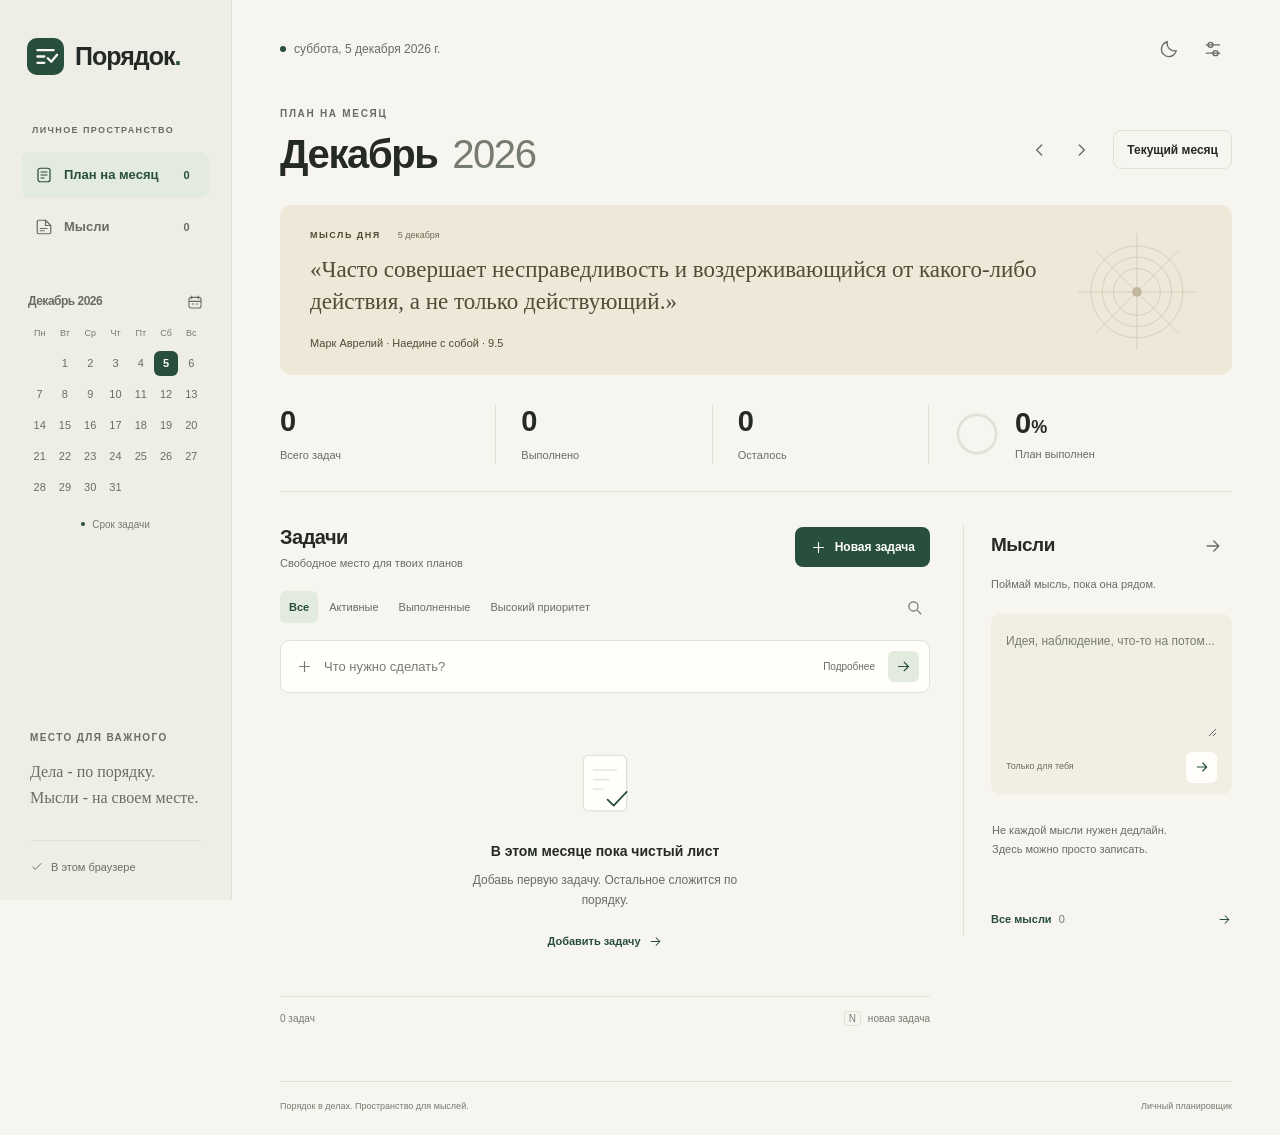
==== index.html @ 7734296b "Build Poryadok personal planner with local persistence and responsive UI" ====
<!doctype html>
<html lang="ru">
<head>
  <meta charset="UTF-8">
  <meta name="viewport" content="width=device-width, initial-scale=1">
  <meta name="theme-color" content="#f6f5f0">
  <meta name="description" content="Порядок - личный план на месяц. Задачи, сроки и мысли в одном спокойном пространстве.">
  <meta name="color-scheme" content="light dark">
  <title>Порядок - личный планировщик</title>
  <link rel="icon" href="./favicon.svg" type="image/svg+xml">
  <script>
    try {
      const saved = JSON.parse(localStorage.getItem('poryadok.planner.v1'));
      const theme = saved?.settings?.theme;
      document.documentElement.dataset.theme = theme === 'dark' || (theme !== 'light' && matchMedia('(prefers-color-scheme: dark)').matches) ? 'dark' : 'light';
    } catch { document.documentElement.dataset.theme = matchMedia('(prefers-color-scheme: dark)').matches ? 'dark' : 'light'; }
  </script>
  <link rel="stylesheet" href="./styles.css">
  <script type="module" src="./script.js"></script>
</head>
<body>
  <a class="skip-link" href="#main">Перейти к содержимому</a>
  <svg class="icon-library" xmlns="http://www.w3.org/2000/svg" aria-hidden="true">
    <symbol id="i-plan" viewBox="0 0 24 24"><rect x="4" y="3" width="16" height="18" rx="3"/><path d="M8 8h8M8 12h8M8 16h4"/></symbol>
    <symbol id="i-note" viewBox="0 0 24 24"><path d="M14 3H5a2 2 0 0 0-2 2v14a2 2 0 0 0 2 2h14a2 2 0 0 0 2-2v-9M14 3v7h7M14 3l7 7M7 14h9M7 17h5"/></symbol>
    <symbol id="i-plus" viewBox="0 0 24 24"><path d="M12 5v14M5 12h14"/></symbol>
    <symbol id="i-left" viewBox="0 0 24 24"><path d="m14 6-6 6 6 6"/></symbol>
    <symbol id="i-right" viewBox="0 0 24 24"><path d="m10 6 6 6-6 6"/></symbol>
    <symbol id="i-arrow" viewBox="0 0 24 24"><path d="M5 12h14m-6-6 6 6-6 6"/></symbol>
    <symbol id="i-check" viewBox="0 0 24 24"><path d="m5 12 4 4L19 6"/></symbol>
    <symbol id="i-close" viewBox="0 0 24 24"><path d="m6 6 12 12M6 18 18 6"/></symbol>
    <symbol id="i-edit" viewBox="0 0 24 24"><path d="m15 5 4 4M4 20l4-1L20 7a2.8 2.8 0 0 0-4-4L4 15l-1 6z"/></symbol>
    <symbol id="i-trash" viewBox="0 0 24 24"><path d="M3 6h18M9 6V3h6v3M5 6l1 15h12l1-15M10 10v7m4-7v7"/></symbol>
    <symbol id="i-search" viewBox="0 0 24 24"><circle cx="10.5" cy="10.5" r="6.5"/><path d="m16 16 5 5"/></symbol>
    <symbol id="i-sun" viewBox="0 0 24 24"><circle cx="12" cy="12" r="4"/><path d="M12 2v2m0 16v2M2 12h2m16 0h2M5 5l1 1m12 12 1 1M5 19l1-1M18 6l1-1"/></symbol>
    <symbol id="i-moon" viewBox="0 0 24 24"><path d="M20.7 14A9 9 0 0 1 10 3.3 9 9 0 1 0 20.7 14z"/></symbol>
    <symbol id="i-settings" viewBox="0 0 24 24"><path d="M4 7h16M4 17h16"/><circle cx="9" cy="7" r="3"/><circle cx="15" cy="17" r="3"/></symbol>
    <symbol id="i-calendar" viewBox="0 0 24 24"><rect x="3" y="5" width="18" height="16" rx="3"/><path d="M7 3v4m10-4v4M3 11h18M8 15h2m4 0h2"/></symbol>
    <symbol id="i-download" viewBox="0 0 24 24"><path d="M12 3v12m-5-5 5 5 5-5M4 17v4h16v-4"/></symbol>
    <symbol id="i-upload" viewBox="0 0 24 24"><path d="M12 15V3m-5 5 5-5 5 5M4 17v4h16v-4"/></symbol>
  </svg>

  <div class="app-shell">
    <aside class="sidebar" aria-label="Личное пространство">
      <a class="brand" href="./" aria-label="Порядок - к текущему месяцу"><img src="./favicon.svg" alt="" width="37" height="37"><span>Порядок<span class="brand-dot">.</span></span></a>
      <p class="sidebar-label">ЛИЧНОЕ ПРОСТРАНСТВО</p>
      <nav class="primary-nav" aria-label="Разделы">
        <button type="button" class="nav-item is-active" data-view="plan" aria-pressed="true"><svg class="icon"><use href="#i-plan"/></svg><span>План на месяц</span><span class="nav-count" id="navTaskCount">0</span></button>
        <button type="button" class="nav-item" data-view="notes" aria-pressed="false"><svg class="icon"><use href="#i-note"/></svg><span>Мысли</span><span class="nav-count" id="navNoteCount">0</span></button>
      </nav>
      <section class="mini-calendar" aria-labelledby="calendarHeading">
        <div class="calendar-heading"><h2 id="calendarHeading">Месяц</h2><svg class="icon"><use href="#i-calendar"/></svg></div>
        <div class="calendar-grid calendar-weekdays" aria-hidden="true"><span>Пн</span><span>Вт</span><span>Ср</span><span>Чт</span><span>Пт</span><span>Сб</span><span>Вс</span></div>
        <div class="calendar-grid" id="calendarDays" aria-label="Календарь выбранного месяца"></div>
        <p class="calendar-caption"><span class="due-dot"></span> Срок задачи</p>
      </section>
      <div class="sidebar-bottom"><span class="small-label">МЕСТО ДЛЯ ВАЖНОГО</span><p>Дела - по порядку.<br>Мысли - на своем месте.</p><button type="button" class="storage-status" id="storageInfo"><svg class="icon"><use href="#i-check"/></svg><span id="storageLabel">В этом браузере</span></button></div>
    </aside>

    <main id="main" tabindex="-1">
      <header class="topbar"><span class="mobile-brand">Порядок.</span><p class="today"><span class="today-dot"></span><time id="todayDate">Сегодня</time></p><div class="top-actions"><button type="button" class="icon-button" id="themeToggle" aria-label="Включить темную тему" title="Сменить тему"><svg class="icon"><use href="#i-moon"/></svg></button><button type="button" class="icon-button" id="openSettings" aria-label="Открыть настройки и резервные копии" title="Настройки"><svg class="icon"><use href="#i-settings"/></svg></button></div></header>
      <div id="storageBanner" class="storage-banner" role="alert" hidden><p id="storageMessage"></p><button type="button" id="downloadRecovery" class="text-button" hidden>Скачать исходные данные</button></div>

      <section id="planView" aria-label="План на месяц">
        <div class="page-heading"><div><p class="eyebrow">ПЛАН НА МЕСЯЦ</p><h1><button type="button" id="chooseMonth" class="month-title" aria-label="Выбрать месяц и год"><span id="monthName">Месяц</span> <span id="monthYear" class="heading-year">Год</span></button></h1></div><div class="month-actions"><div class="month-arrows"><button type="button" class="icon-button" id="previousMonth" aria-label="Предыдущий месяц"><svg class="icon"><use href="#i-left"/></svg></button><button type="button" class="icon-button" id="nextMonth" aria-label="Следующий месяц"><svg class="icon"><use href="#i-right"/></svg></button></div><button type="button" class="quiet-button" id="currentMonth">Текущий месяц</button></div></div>
        <figure class="daily-quote"><div class="quote-text"><figcaption class="quote-eyebrow">МЫСЛЬ ДНЯ <span id="quoteDate"></span></figcaption><blockquote id="quoteText"></blockquote><a id="quoteSource" class="quote-source" target="_blank" rel="noopener noreferrer"></a></div><svg class="quote-art" viewBox="0 0 145 145" aria-hidden="true"><circle cx="73" cy="73" r="57"/><circle cx="73" cy="73" r="43"/><circle cx="73" cy="73" r="29"/><path d="M73 0v145M0 73h145M21 21l104 104M21 125 125 21"/><circle class="quote-art-center" cx="73" cy="73" r="6"/></svg></figure>
        <section class="month-stats" aria-label="Статистика выбранного месяца"><div class="stat"><span class="stat-number" id="statTotal">0</span><span class="stat-label">Всего задач</span></div><div class="stat"><span class="stat-number" id="statDone">0</span><span class="stat-label">Выполнено</span></div><div class="stat"><span class="stat-number" id="statActive">0</span><span class="stat-label">Осталось</span></div><div class="stat stat-progress"><svg class="progress-ring" viewBox="0 0 48 48" aria-hidden="true"><circle class="ring-track" cx="24" cy="24" r="20"/><circle class="ring-fill" id="progressCircle" cx="24" cy="24" r="20"/></svg><div><span class="stat-number" id="statPercent">0<span>%</span></span><span class="stat-label">План выполнен</span></div><div class="sr-only" id="progressAccessible" role="progressbar" aria-label="Выполнение плана" aria-valuemin="0" aria-valuemax="100" aria-valuenow="0"></div></div></section>
        <div class="workspace-grid">
          <section class="task-workspace" aria-labelledby="taskHeading"><div class="section-heading"><div><h2 id="taskHeading">Задачи</h2><span id="taskSummary" class="section-subtitle">Свободное место для твоих планов</span></div><button type="button" class="primary-button" id="addTask"><svg class="icon"><use href="#i-plus"/></svg><span>Новая задача</span></button></div>
            <div class="task-toolbar"><div class="filters" aria-label="Фильтр задач"><button type="button" data-filter="all" aria-pressed="true">Все</button><button type="button" data-filter="active" aria-pressed="false">Активные</button><button type="button" data-filter="done" aria-pressed="false">Выполненные</button><button type="button" data-filter="high" aria-pressed="false">Высокий приоритет</button></div><button type="button" class="icon-button search-toggle" id="toggleTaskSearch" aria-expanded="false" aria-controls="taskSearchBox" aria-label="Поиск задач"><svg class="icon"><use href="#i-search"/></svg></button></div>
            <div class="search-box" id="taskSearchBox" hidden><svg class="icon"><use href="#i-search"/></svg><label class="sr-only" for="taskSearch">Найти задачу по названию или описанию</label><input id="taskSearch" type="search" placeholder="Название или описание" autocomplete="off"><button type="button" class="icon-button" id="clearTaskSearch" aria-label="Сбросить поиск"><svg class="icon"><use href="#i-close"/></svg></button></div>
            <form id="quickTaskForm" class="quick-task"><svg class="icon"><use href="#i-plus"/></svg><label class="sr-only" for="quickTaskTitle">Название новой задачи</label><input id="quickTaskTitle" placeholder="Что нужно сделать?" maxlength="2000" required autocomplete="off"><button type="button" class="quick-details" id="quickTaskDetails" title="Приоритет, срок и описание">Подробнее</button><button type="submit" class="quick-submit" aria-label="Добавить задачу"><svg class="icon"><use href="#i-arrow"/></svg></button></form>
            <ul id="taskList" class="task-list" aria-label="Список задач"></ul>
            <div class="empty-state" id="taskEmpty"><svg class="empty-art" viewBox="0 0 90 90" aria-hidden="true"><rect x="20" y="12" width="50" height="64" rx="6"/><path d="M31 29h28M31 40h19M31 51h12"/><path class="empty-check" d="m48 63 7 7 15-16"/></svg><h3 id="taskEmptyTitle">В этом месяце пока чистый лист</h3><p id="taskEmptyText">Добавь первую задачу. Остальное сложится по порядку.</p><button type="button" class="text-button" id="emptyAddTask">Добавить задачу <svg class="icon"><use href="#i-arrow"/></svg></button></div>
            <div class="list-footer"><span id="visibleTaskCount">0 задач</span><span class="keyboard-hint"><kbd>N</kbd> новая задача</span></div>
          </section>
          <aside class="thoughts-preview" aria-labelledby="thoughtsHeading"><div class="section-heading"><h2 id="thoughtsHeading">Мысли</h2><button type="button" class="icon-button" data-view="notes" aria-label="Открыть все мысли"><svg class="icon"><use href="#i-arrow"/></svg></button></div><p class="thoughts-intro">Поймай мысль, пока она рядом.</p><form id="quickNoteForm" class="note-composer"><label class="sr-only" for="quickNoteText">Новая мысль</label><textarea id="quickNoteText" rows="4" maxlength="100000" placeholder="Идея, наблюдение, что-то на потом..." required></textarea><div class="composer-footer"><span>Только для тебя</span><button type="submit" class="note-save" aria-label="Сохранить мысль"><svg class="icon"><use href="#i-arrow"/></svg></button></div></form><div id="notesPreview" class="notes-preview-list"></div><p id="notesPreviewEmpty" class="notes-empty-hint">Не каждой мысли нужен дедлайн.<br>Здесь можно просто записать.</p><button type="button" class="all-thoughts text-button" data-view="notes">Все мысли <span id="previewNoteCount">0</span><svg class="icon"><use href="#i-arrow"/></svg></button></aside>
        </div>
      </section>

      <section id="notesView" aria-labelledby="notesTitle" hidden><div class="page-heading"><div><p class="eyebrow">ЛИЧНЫЙ БЛОКНОТ</p><h1 id="notesTitle">Мысли<span class="heading-dot">.</span></h1><p class="page-subtitle">Идеи и наблюдения, которым нужно место.</p></div><button type="button" class="quiet-button" data-view="plan"><svg class="icon"><use href="#i-left"/></svg>К плану</button></div><div class="notes-layout"><section class="full-note-composer" aria-label="Записать мысль"><span class="small-label">НОВАЯ ЗАПИСЬ</span><form id="newNoteForm"><label class="sr-only" for="newNoteText">Текст новой мысли</label><textarea id="newNoteText" rows="7" maxlength="100000" placeholder="С чего начнем?" required></textarea><div class="composer-footer"><span>Ctrl / Cmd + Enter - сохранить</span><button type="submit" class="primary-button">Сохранить мысль <svg class="icon"><use href="#i-arrow"/></svg></button></div></form></section><div class="notes-list-heading"><h2>Все записи <span id="notesTotal">0</span></h2><div class="search-box"><svg class="icon"><use href="#i-search"/></svg><label class="sr-only" for="noteSearch">Поиск по мыслям</label><input id="noteSearch" type="search" placeholder="Найти мысль" autocomplete="off"></div></div><div id="notesList" class="notes-list"></div><div class="empty-state" id="notesEmpty"><svg class="icon"><use href="#i-note"/></svg><h3 id="notesEmptyTitle">Здесь начинается твой блокнот</h3><p id="notesEmptyText">Сохрани первую мысль в поле выше.</p></div></div></section>
      <footer class="app-footer"><span>Порядок в делах. Пространство для мыслей.</span><span>Личный планировщик</span></footer>
    </main>
  </div>

  <dialog id="taskDialog" class="modal" aria-labelledby="taskDialogTitle"><form id="taskForm"><div class="modal-heading"><div><p class="eyebrow">ПЛАН НА МЕСЯЦ</p><h2 id="taskDialogTitle">Новая задача</h2></div><button type="button" class="icon-button" data-close-dialog aria-label="Закрыть форму задачи"><svg class="icon"><use href="#i-close"/></svg></button></div><input id="taskId" type="hidden"><label for="taskTitle">Название <span class="required-mark">*</span></label><textarea id="taskTitle" rows="2" maxlength="2000" placeholder="Одно понятное действие" required autofocus></textarea><label for="taskDescription">Описание <span class="optional-label">необязательно</span></label><textarea id="taskDescription" rows="3" maxlength="100000" placeholder="Детали, ссылки, что важно учесть"></textarea><div class="form-grid"><div><label for="taskPriority">Приоритет</label><select id="taskPriority"><option value="normal">Обычный</option><option value="medium">Средний</option><option value="high">Высокий</option></select></div><div><label for="taskMonth">Месяц плана</label><input id="taskMonth" type="month" min="0001-01" max="9999-12" required></div></div><label for="taskDeadline">Дедлайн <span class="optional-label">необязательно</span></label><input id="taskDeadline" type="date" min="0001-01-01" max="9999-12-31"><p class="field-hint">Месяц плана и срок могут отличаться.</p><p id="taskFormError" class="form-error" role="alert" hidden></p><div class="modal-footer"><button type="button" class="quiet-button" data-close-dialog>Отмена</button><button type="submit" class="primary-button" id="saveTask">Добавить задачу</button></div></form></dialog>
  <dialog id="noteDialog" class="modal" aria-labelledby="noteDialogTitle"><form id="noteForm"><div class="modal-heading"><div><p class="eyebrow">ЛИЧНЫЙ БЛОКНОТ</p><h2 id="noteDialogTitle">Редактировать мысль</h2></div><button type="button" class="icon-button" data-close-dialog aria-label="Закрыть форму мысли"><svg class="icon"><use href="#i-close"/></svg></button></div><input id="noteId" type="hidden"><label for="noteText">Текст</label><textarea id="noteText" rows="9" maxlength="100000" required autofocus></textarea><p id="noteFormError" class="form-error" role="alert" hidden></p><div class="modal-footer"><button type="button" class="quiet-button" data-close-dialog>Отмена</button><button type="submit" class="primary-button">Сохранить</button></div></form></dialog>
  <dialog id="confirmDialog" class="modal compact-modal" aria-labelledby="confirmTitle" aria-describedby="confirmText"><div class="modal-heading"><h2 id="confirmTitle">Удалить запись?</h2><button type="button" class="icon-button" data-close-dialog aria-label="Закрыть подтверждение"><svg class="icon"><use href="#i-close"/></svg></button></div><p id="confirmText"></p><div class="modal-footer"><button type="button" class="quiet-button" data-close-dialog autofocus>Отмена</button><button type="button" class="danger-button" id="confirmAction">Удалить</button></div></dialog>
  <dialog id="monthDialog" class="modal compact-modal" aria-labelledby="monthDialogTitle"><form id="monthForm"><div class="modal-heading"><h2 id="monthDialogTitle">Выбрать месяц</h2><button type="button" class="icon-button" data-close-dialog aria-label="Закрыть выбор месяца"><svg class="icon"><use href="#i-close"/></svg></button></div><label for="monthInput">Месяц и год</label><input type="month" id="monthInput" min="0001-01" max="9999-12" required autofocus><div class="modal-footer"><button type="button" class="quiet-button" data-close-dialog>Отмена</button><button type="submit" class="primary-button">Перейти</button></div></form></dialog>
  <dialog id="settingsDialog" class="modal" aria-labelledby="settingsTitle"><div class="modal-heading"><div><p class="eyebrow">ТВОЕ ПРОСТРАНСТВО</p><h2 id="settingsTitle">Настройки</h2></div><button type="button" class="icon-button" data-close-dialog aria-label="Закрыть настройки"><svg class="icon"><use href="#i-close"/></svg></button></div><fieldset class="theme-options"><legend>Оформление</legend><label><input type="radio" name="theme" value="light"> Светлое</label><label><input type="radio" name="theme" value="dark"> Темное</label><label><input type="radio" name="theme" value="system"> Как в системе</label></fieldset><section class="backup-settings" aria-labelledby="backupTitle"><h3 id="backupTitle">Резервная копия</h3><p>Задачи и мысли хранятся в этом браузере. Скачай копию перед очисткой данных или для переноса на другой компьютер.</p><button type="button" class="quiet-button" id="exportData"><svg class="icon"><use href="#i-download"/></svg>Скачать копию</button><label class="quiet-button import-label" for="importData"><svg class="icon"><use href="#i-upload"/></svg>Восстановить из файла</label><input id="importData" type="file" accept="application/json,.json"><button type="button" class="text-button" id="exportPrevious" hidden>Скачать сохранение до восстановления</button><p class="field-hint">Восстановление заменит текущий план после подтверждения.</p><p id="importError" class="form-error" role="alert" hidden></p></section><div class="settings-about"><span class="small-label">ПОРЯДОК · ВЕРСИЯ 1.0</span><p>Без аккаунта. Без облака. Только твои дела.</p></div></dialog>
  <div id="toast" class="toast" role="status" aria-live="polite" hidden></div>
  <noscript><div class="noscript-message">Для работы планировщика включи JavaScript в браузере.</div></noscript>
</body>
</html>
---- styles.css ----
:root { color-scheme: light; --bg:#f6f5f0; --surface:#fffefa; --sidebar:#eeeee7; --text:#252a27; --muted:#686e65; --faint:#767c72; --line:#e0e2d8; --accent:#284e3d; --accent-hover:#1b3c2c; --accent-soft:#e3eade; --on-accent:#fffefa; --quote:#eee8d9; --quote-ink:#544a35; --quote-line:#b1a58b; --note:#f1eee3; --danger:#9a4435; --danger-soft:#f8ede7; --input:#fafaf6; --shadow:0 16px 70px #252a271a; --radius:12px; font-family: -apple-system,BlinkMacSystemFont,"Segoe UI",Roboto,"Helvetica Neue",Arial,sans-serif; font-synthesis:none; }
:root[data-theme="dark"] { color-scheme:dark; --bg:#191d1a; --surface:#202621; --sidebar:#151a16; --text:#e9ece4; --muted:#afb7a9; --faint:#a1aa9a; --line:#343d32; --accent:#b7d0ac; --accent-hover:#c6ddb9; --accent-soft:#303e2e; --on-accent:#172319; --quote:#2c2b21; --quote-ink:#e1d5b8; --quote-line:#948366; --note:#282c23; --danger:#f1a695; --danger-soft:#3c2821; --input:#242a24; --shadow:0 16px 70px #0005; }
* { box-sizing:border-box; }
body { margin:0; background:var(--bg); color:var(--text); font-size:15px; line-height:1.5; }
button,input,textarea,select { font:inherit; color:inherit; }
button,a,input,textarea,select { -webkit-tap-highlight-color:transparent; }
button { cursor:pointer; }
button:disabled { cursor:default; opacity:.5; }
a { color:inherit; }
button { border:0; }
button,input,textarea,select,a { touch-action:manipulation; }
button:focus-visible,a:focus-visible,input:focus-visible,textarea:focus-visible,select:focus-visible { outline:2px solid var(--accent); outline-offset:4px; }
textarea { resize:vertical; }
input,textarea,select { min-width:0; }
[hidden] { display:none !important; }
h1,h2,h3,p,figure { margin:0; }
.icon { width:20px; height:20px; fill:none; stroke:currentColor; stroke-width:1.65; stroke-linecap:round; stroke-linejoin:round; flex-shrink:0; }
.icon-library { position:absolute; width:0; height:0; overflow:hidden; }
.sr-only { position:absolute; width:1px; height:1px; padding:0; margin:-1px; overflow:hidden; clip:rect(0,0,0,0); white-space:nowrap; border:0; }
.skip-link { position:fixed; left:20px; top:-80px; z-index:100; padding:12px 20px; background:var(--accent); color:var(--on-accent); border-radius:8px; }
.skip-link:focus { top:12px; }
.app-shell { display:grid; grid-template-columns:232px minmax(0,1fr); min-height:100vh; }
.sidebar { background:var(--sidebar); border-right:1px solid var(--line); padding:38px 22px 25px; display:flex; flex-direction:column; position:sticky; top:0; height:100vh; min-height:660px; }
.brand { display:flex; gap:11px; align-items:center; text-decoration:none; font-size:25px; font-weight:650; letter-spacing:-1px; margin:0 5px 48px; }
.brand-dot { color:var(--accent); }
.sidebar-label,.small-label { font-size:10px; letter-spacing:1.4px; font-weight:650; color:var(--muted); }
.sidebar-label { font-size:9px; margin:0 10px 15px; }
.primary-nav { display:flex; flex-direction:column; gap:6px; }
.nav-item { width:100%; display:flex; align-items:center; gap:11px; min-height:46px; padding:11px 13px; border-radius:8px; background:transparent; color:var(--muted); text-align:left; font-size:13px; font-weight:550; }
.nav-item:hover { background:var(--accent-soft); }
.nav-item.is-active { background:var(--accent-soft); color:var(--accent); }
.nav-item .icon { width:18px; height:18px; }
.nav-count { margin-left:auto; font-size:11px; min-width:19px; text-align:center; }
.mini-calendar { margin:44px 6px 0; }
.calendar-heading { display:flex; justify-content:space-between; align-items:center; margin-bottom:17px; color:var(--muted); }
.calendar-heading h2 { font-size:12px; font-weight:600; }
.calendar-heading .icon { width:16px; height:16px; }
.calendar-grid { display:grid; grid-template-columns:repeat(7,minmax(0,1fr)); gap:6px 2px; text-align:center; font-size:11px; }
.calendar-weekdays { color:var(--faint); margin-bottom:10px; font-size:9px; }
.calendar-day { height:25px; position:relative; display:grid; place-items:center; color:var(--muted); border-radius:6px; }
.calendar-day.is-today { color:var(--on-accent); background:var(--accent); font-weight:650; }
.calendar-day.has-due::after { content:""; position:absolute; bottom:1px; width:3px; height:3px; border-radius:50%; background:var(--accent); }
.calendar-day.is-today::after { background:var(--on-accent); }
.calendar-caption { margin-top:17px; display:flex; align-items:center; justify-content:center; gap:7px; color:var(--faint); font-size:10px; }
.due-dot { width:4px; height:4px; border-radius:50%; background:var(--accent); }
.sidebar-bottom { margin-top:auto; padding:34px 8px 0; }
.sidebar-bottom>p { font-family:Georgia,"Times New Roman",serif; font-size:16px; line-height:1.6; margin:12px 0 29px; color:var(--muted); }
.storage-status { border-top:1px solid var(--line); width:100%; display:flex; align-items:center; gap:7px; padding:18px 0 0; background:none; color:var(--muted); font-size:11px; text-align:left; }
.storage-status .icon { width:14px; height:14px; }
main { width:100%; max-width:1470px; margin:0 auto; padding:29px 48px 22px; }
.topbar { display:flex; align-items:center; justify-content:space-between; min-height:40px; margin-bottom:37px; }
.today { display:flex; align-items:center; gap:8px; color:var(--muted); font-size:12px; }
.today-dot { width:6px; height:6px; background:var(--accent); border-radius:50%; }
.top-actions { display:flex; gap:6px; }
.mobile-brand { display:none; }
.icon-button { width:38px; height:38px; display:inline-flex; align-items:center; justify-content:center; border-radius:8px; background:transparent; color:var(--muted); }
.icon-button:hover { background:var(--accent-soft); color:var(--accent); }
.eyebrow { color:var(--muted); font-size:10px; font-weight:650; letter-spacing:1.7px; margin-bottom:9px; }
.page-heading { display:flex; align-items:center; justify-content:space-between; gap:16px; margin-bottom:27px; }
h1 { font-size:40px; font-weight:550; letter-spacing:-1.4px; line-height:1.2; }
.month-title { padding:0; margin:0; color:var(--text); background:transparent; text-align:left; font:inherit; letter-spacing:inherit; border-radius:4px; }
.heading-year { color:var(--faint); font-weight:350; margin-left:5px; }
.heading-dot { color:var(--accent); }
.month-actions { display:flex; align-items:center; gap:13px; padding-top:15px; }
.month-arrows { display:flex; gap:3px; }
.quiet-button { display:inline-flex; align-items:center; justify-content:center; min-height:39px; gap:8px; background:transparent; border:1px solid var(--line); border-radius:8px; padding:8px 13px; font-size:12px; font-weight:550; }
.quiet-button:hover { background:var(--accent-soft); border-color:var(--accent); }
.daily-quote { background:var(--quote); color:var(--quote-ink); display:flex; align-items:center; position:relative; overflow:hidden; border-radius:var(--radius); padding:24px 30px 22px; min-height:155px; gap:20px; }
.quote-text { flex:1; min-width:0; z-index:1; }
.quote-eyebrow { font-size:9px; letter-spacing:1.5px; font-weight:650; margin-bottom:11px; }
.quote-eyebrow span { display:inline; letter-spacing:0; font-weight:450; opacity:.8; margin-left:13px; }
blockquote { margin:0 0 13px; font-family:Georgia,"Times New Roman",serif; font-size:23px; line-height:1.4; max-width:790px; }
.quote-source { font-size:11px; text-decoration:none; text-underline-offset:3px; }
.quote-source:hover { text-decoration:underline; }
.quote-art { width:117px; height:117px; fill:none; stroke:var(--quote-line); stroke-width:.65; opacity:.7; flex-shrink:0; margin:0 7px; }
.quote-art-center { fill:var(--quote-line); stroke:none; }
.month-stats { display:grid; grid-template-columns:1fr 1fr 1fr 1.4fr; border-bottom:1px solid var(--line); padding:29px 0 27px; margin-bottom:32px; }
.stat { padding-left:25px; border-right:1px solid var(--line); display:flex; flex-direction:column; gap:3px; }
.stat:first-child { padding-left:0; }
.stat:last-child { border-right:0; }
.stat-number { font-size:29px; line-height:1.2; font-weight:550; font-variant-numeric:tabular-nums; letter-spacing:-1px; }
.stat-label { font-size:11px; color:var(--muted); display:block; margin-top:5px; }
.stat-progress { flex-direction:row; align-items:center; gap:15px; }
.stat-progress .stat-number>span { font-size:18px; margin-left:1px; }
.progress-ring { width:46px; height:46px; fill:none; stroke-width:3; flex-shrink:0; transform:rotate(-90deg); }
.ring-track { stroke:var(--line); }
.ring-fill { stroke:var(--accent); stroke-dasharray:125.664; stroke-dashoffset:125.664; stroke-linecap:round; transition:stroke-dashoffset .2s ease; }
.workspace-grid { display:grid; grid-template-columns:minmax(0,1fr) 269px; gap:33px; align-items:start; }
.section-heading { display:flex; align-items:center; justify-content:space-between; gap:12px; min-height:44px; margin-bottom:20px; }
h2 { font-size:20px; font-weight:600; letter-spacing:-.5px; line-height:1.3; }
.section-subtitle { display:block; font-size:11px; color:var(--muted); margin-top:5px; }
.primary-button { min-height:40px; display:inline-flex; align-items:center; justify-content:center; gap:8px; background:var(--accent); color:var(--on-accent); padding:10px 15px; border-radius:8px; font-size:12px; font-weight:600; white-space:nowrap; }
.primary-button:hover { background:var(--accent-hover); }
.primary-button .icon { width:17px; height:17px; }
.task-toolbar { display:flex; justify-content:space-between; align-items:center; gap:8px; margin-bottom:17px; }
.filters { display:flex; flex-wrap:wrap; gap:2px; min-width:0; }
.filters button { background:transparent; color:var(--muted); padding:7px 9px; min-height:32px; font-size:11px; border-radius:6px; white-space:nowrap; }
.filters button:hover { background:var(--accent-soft); }
.filters button[aria-pressed="true"] { background:var(--accent-soft); color:var(--accent); font-weight:650; }
.search-toggle { width:32px; height:32px; flex-shrink:0; }
.search-toggle .icon { width:17px; height:17px; }
.search-box { display:flex; align-items:center; gap:9px; border:1px solid var(--line); border-radius:8px; background:var(--surface); padding:2px 11px; }
.search-box .icon { width:17px; height:17px; color:var(--muted); }
.search-box input { width:100%; border:0; background:none; padding:9px 0; font-size:13px; }
.search-box input:focus-visible { outline-offset:1px; }
#taskSearchBox { margin-bottom:12px; }
.quick-task { display:flex; align-items:center; gap:11px; padding:9px 10px 9px 15px; background:var(--surface); border:1px solid var(--line); border-radius:9px; margin-bottom:8px; }
.quick-task:focus-within { border-color:var(--accent); }
.quick-task>.icon { width:17px; height:17px; color:var(--faint); }
.quick-task input { flex:1; border:0; background:none; outline:none; font-size:13px; padding:6px 0; width:100%; }
input::placeholder,textarea::placeholder { color:var(--faint); opacity:1; }
.quick-details { font-size:10px; color:var(--muted); background:transparent; padding:9px 2px; }
.quick-details:hover { color:var(--accent); text-decoration:underline; }
.quick-submit { background:var(--accent-soft); color:var(--accent); width:31px; height:31px; border-radius:6px; display:grid; place-items:center; flex-shrink:0; }
.quick-submit:hover { background:var(--accent); color:var(--on-accent); }
.quick-submit .icon { width:17px; height:17px; }
.task-list { padding:0; margin:0; list-style:none; }
.task-row { display:flex; align-items:flex-start; gap:13px; padding:18px 2px; border-bottom:1px solid var(--line); animation:arrive .16s ease-out; }
.task-check { flex-shrink:0; width:21px; height:21px; padding:0; margin-top:3px; border:1.5px solid var(--faint); border-radius:6px; background:transparent; color:transparent; display:grid; place-items:center; position:relative; }
.task-check::after { content:""; position:absolute; inset:-10px; }
.task-check .icon { width:15px; height:15px; }
.task-check:hover { border-color:var(--accent); background:var(--accent-soft); }
.is-done .task-check { background:var(--accent); color:var(--on-accent); border-color:var(--accent); }
.task-content { background:none; text-align:left; padding:0; flex:1; min-width:0; display:block; border-radius:4px; }
.task-title { display:block; font-size:14px; font-weight:550; line-height:1.55; overflow-wrap:anywhere; white-space:pre-wrap; }
.task-description { display:-webkit-box; -webkit-line-clamp:2; -webkit-box-orient:vertical; overflow:hidden; font-size:12px; color:var(--muted); white-space:pre-wrap; overflow-wrap:anywhere; line-height:1.55; margin-top:5px; }
.task-meta { display:flex; align-items:center; gap:10px; flex-wrap:wrap; font-size:10px; margin-top:8px; color:var(--muted); }
.priority-label { display:flex; align-items:center; gap:5px; }
.priority-mark { width:5px; height:5px; background:var(--faint); border-radius:50%; }
.priority-high { color:var(--quote-ink); }
.priority-high .priority-mark { background:#a16f25; }
:root[data-theme="dark"] .priority-high .priority-mark { background:#e7bc72; }
.priority-medium .priority-mark { background:var(--accent); }
.task-meta .icon { width:12px; height:12px; }
.deadline-label { display:flex; align-items:center; gap:5px; }
.deadline-overdue { color:var(--danger); }
.is-overdue .task-check { border-color:var(--danger); }
.is-done .task-title { color:var(--muted); text-decoration:line-through; text-decoration-color:var(--faint); }
.is-done .task-description { color:var(--muted); }
.task-actions { display:flex; gap:1px; margin-top:-4px; flex-shrink:0; }
.task-actions .icon-button { width:30px; height:34px; }
.task-actions .icon { width:15px; height:15px; }
.delete-button:hover { color:var(--danger); background:var(--danger-soft); }
.empty-state { text-align:center; padding:44px 20px 38px; }
.empty-art { width:78px; height:78px; fill:var(--surface); stroke:var(--line); stroke-width:1.5; margin-bottom:11px; }
.empty-check { stroke:var(--accent); fill:none; stroke-width:2; stroke-linecap:round; stroke-linejoin:round; }
.empty-state h3 { font-size:14px; font-weight:550; margin-bottom:8px; }
.empty-state p { font-size:12px; color:var(--muted); max-width:290px; margin:0 auto; line-height:1.7; }
.text-button { display:inline-flex; align-items:center; gap:7px; background:none; color:var(--accent); padding:8px 0; font-size:11px; font-weight:600; text-decoration:none; }
.text-button:hover { text-decoration:underline; text-underline-offset:3px; }
.text-button .icon { width:15px; height:15px; }
.empty-state .text-button { margin-top:15px; }
.list-footer { display:flex; align-items:center; justify-content:space-between; border-top:1px solid var(--line); padding-top:14px; color:var(--faint); font-size:10px; gap:10px; }
kbd { font:inherit; border:1px solid var(--line); border-radius:3px; padding:1px 4px; margin-right:4px; }
.thoughts-preview { border-left:1px solid var(--line); padding-left:27px; min-width:0; }
.thoughts-preview .section-heading { margin-bottom:8px; }
.thoughts-preview h2 { font-size:19px; }
.thoughts-intro { font-size:11px; color:var(--muted); margin-bottom:22px; }
.note-composer { background:var(--note); border-radius:9px; padding:17px 15px 11px; }
.note-composer textarea { background:none; width:100%; border:0; line-height:1.7; font-size:12px; min-height:106px; padding:0; resize:vertical; }
.composer-footer { display:flex; align-items:center; justify-content:space-between; gap:8px; margin-top:8px; }
.composer-footer>span { font-size:9px; color:var(--muted); }
.note-save { background:var(--surface); color:var(--accent); width:31px; height:31px; display:grid; place-items:center; border-radius:6px; }
.note-save:hover { background:var(--accent); color:var(--on-accent); }
.note-save .icon { width:16px; height:16px; }
.notes-empty-hint { color:var(--muted); font-size:11px; line-height:1.8; padding:27px 1px; }
.preview-note { border-bottom:1px solid var(--line); padding:18px 0 15px; }
.preview-note button { display:block; padding:0; width:100%; text-align:left; background:none; color:var(--text); font-size:12px; line-height:1.7; overflow-wrap:anywhere; white-space:pre-wrap; }
.preview-note time { display:block; font-size:9px; color:var(--muted); margin-bottom:6px; }
.all-thoughts { display:flex; width:100%; margin-top:16px; justify-content:flex-start; }
.all-thoughts>span { font-weight:450; color:var(--faint); }
.all-thoughts .icon { margin-left:auto; }
.app-footer { border-top:1px solid var(--line); padding-top:18px; margin-top:55px; display:flex; align-items:center; justify-content:space-between; gap:10px; font-size:9px; color:var(--faint); }
.page-subtitle { font-size:13px; margin-top:12px; color:var(--muted); }
.notes-layout { max-width:930px; }
.full-note-composer { background:var(--note); padding:24px; border-radius:var(--radius); margin-top:32px; margin-bottom:35px; }
.full-note-composer textarea { width:100%; border:0; padding:15px 0; margin:9px 0; background:transparent; font-size:16px; line-height:1.8; min-height:130px; }
.full-note-composer .composer-footer>span { font-size:10px; }
.notes-list-heading { display:flex; align-items:center; justify-content:space-between; gap:20px; border-bottom:1px solid var(--line); padding-bottom:20px; }
.notes-list-heading h2 { font-size:17px; }
.notes-list-heading h2 span { color:var(--faint); font-size:12px; margin-left:7px; font-weight:450; }
.notes-list-heading .search-box { width:240px; }
.note-entry { padding:25px 0; border-bottom:1px solid var(--line); }
.note-entry-header { display:flex; align-items:center; justify-content:space-between; gap:10px; margin-bottom:12px; }
.note-dates { font-size:10px; color:var(--muted); }
.note-body { font-size:15px; line-height:1.85; white-space:pre-wrap; overflow-wrap:anywhere; }
.note-entry-footer { display:flex; align-items:center; gap:15px; margin-top:15px; }
.note-entry-footer .text-button { font-size:10px; }
.note-entry-footer .quiet-button { padding:5px 10px; font-size:10px; min-height:32px; }
.note-entry .task-actions { margin-top:0; }
#notesEmpty>.icon { width:34px; height:34px; color:var(--faint); margin-bottom:15px; }
.modal { border:1px solid var(--line); border-radius:16px; background:var(--surface); color:var(--text); padding:29px; width:min(540px,calc(100% - 30px)); max-height:calc(100dvh - 32px); overflow:auto; box-shadow:var(--shadow); }
.modal[open] { animation:modal-arrive .16s ease-out; }
.modal::backdrop { background:#111d1690; backdrop-filter:blur(2px); }
.modal-heading { display:flex; align-items:flex-start; justify-content:space-between; gap:10px; margin-bottom:25px; }
.modal-heading h2 { font-size:23px; }
.modal-heading .icon-button { margin:-7px -7px 0 0; flex-shrink:0; }
.modal label,.modal legend { display:block; font-size:12px; font-weight:600; margin:18px 0 8px; }
.modal input:not([type="radio"]):not([type="hidden"]):not([type="file"]),.modal textarea,.modal select { width:100%; border:1px solid var(--line); border-radius:8px; padding:11px 12px; background:var(--input); font-size:14px; line-height:1.6; min-height:44px; }
.modal textarea { display:block; }
.modal input:focus-visible,.modal textarea:focus-visible,.modal select:focus-visible { outline-offset:2px; }
.required-mark { color:var(--accent); }
.optional-label { margin-left:5px; font-size:10px; font-weight:450; color:var(--muted); }
.form-grid { display:grid; grid-template-columns:1fr 1fr; gap:15px; }
.field-hint { color:var(--muted); font-size:10px; line-height:1.7; margin-top:8px; }
.modal-footer { display:flex; justify-content:flex-end; gap:10px; margin-top:26px; padding-top:19px; border-top:1px solid var(--line); }
.modal-footer button { min-height:42px; }
.compact-modal { width:min(420px,calc(100% - 30px)); }
.compact-modal .modal-heading h2 { font-size:20px; }
#confirmText { font-size:13px; color:var(--muted); line-height:1.8; overflow-wrap:anywhere; }
.danger-button { padding:10px 17px; background:var(--danger); color:#fff; font-size:12px; font-weight:600; border-radius:8px; }
:root[data-theme="dark"] .danger-button { color:#2c1c17; }
.danger-button:hover { filter:brightness(.94); }
.theme-options { margin:0; padding:0; border:0; display:flex; flex-wrap:wrap; gap:10px; }
.theme-options legend { width:100%; margin:0 0 11px; }
.theme-options label { margin:0; display:flex; align-items:center; gap:5px; border:1px solid var(--line); border-radius:8px; padding:10px; cursor:pointer; font-size:11px; }
.theme-options input { accent-color:var(--accent); width:15px; height:15px; margin:0 3px 0 0; }
.backup-settings { margin-top:30px; padding-top:24px; border-top:1px solid var(--line); }
.backup-settings h3 { font-size:15px; font-weight:600; }
.backup-settings>p:not(.field-hint):not(.form-error) { font-size:12px; color:var(--muted); line-height:1.8; margin:10px 0 17px; }
.backup-settings .quiet-button { margin:0 5px 8px 0; }
.modal .import-label { display:inline-flex; font-size:12px; }
#importData { width:100%; font-size:11px; }
.settings-about { margin-top:24px; border-top:1px solid var(--line); padding-top:20px; }
.settings-about p { font-size:11px; margin-top:8px; color:var(--muted); }
.form-error { font-size:12px; line-height:1.6; color:var(--danger); background:var(--danger-soft); padding:10px 12px; border-radius:6px; margin-top:15px; }
.storage-banner { background:var(--danger-soft); color:var(--danger); border:1px solid var(--line); border-radius:8px; padding:13px 16px; font-size:12px; line-height:1.7; margin-bottom:25px; }
.toast { position:fixed; z-index:20; bottom:23px; left:50%; transform:translateX(-50%); border-radius:9px; max-width:calc(100vw - 30px); background:var(--accent); color:var(--on-accent); padding:12px 20px; font-size:13px; box-shadow:0 4px 24px #0002; text-align:center; pointer-events:none; }
.noscript-message { position:fixed; inset:0; background:var(--bg); display:grid; place-items:center; padding:30px; }
@keyframes arrive { from { opacity:.5; transform:translateY(3px); } to { opacity:1; transform:translateY(0); } }
@keyframes modal-arrive { from { opacity:0; transform:translateY(8px); } to { opacity:1; transform:translateY(0); } }
@media (min-width:1650px) { main { padding-left:65px; padding-right:65px; } .workspace-grid { grid-template-columns:minmax(0,1fr) 300px; gap:42px; } }
@media (max-width:1279px) { .app-shell { grid-template-columns:207px minmax(0,1fr); } .sidebar { padding:32px 16px 20px; } main { padding:25px 32px 20px; } .workspace-grid { grid-template-columns:minmax(0,1fr); gap:34px; } .thoughts-preview { border-left:0; padding-left:0; border-top:1px solid var(--line); padding-top:22px; display:grid; grid-template-columns:1fr 1.2fr; gap:0 27px; } .thoughts-preview .section-heading,.thoughts-intro { grid-column:1 / -1; } .thoughts-preview .notes-empty-hint { padding:15px 0; } .notes-preview-list { grid-column:2; grid-row:3; } .thoughts-preview .all-thoughts { grid-column:1 / -1; } .note-composer { grid-column:1; grid-row:3; } .thoughts-preview .section-heading { margin-bottom:2px; } .thoughts-intro { margin-bottom:15px; } .preview-note:first-child { padding-top:0; } }
@media (max-width:1023px) { .app-shell { grid-template-columns:185px minmax(0,1fr); } .sidebar { padding-left:12px; padding-right:12px; } .brand { font-size:22px; gap:8px; } .brand img { width:31px; height:31px; } .nav-item { font-size:12px; padding:11px 9px; gap:8px; } main { padding:22px 27px 20px; } h1 { font-size:35px; } .quote-art { width:82px; height:82px; margin-right:0; } blockquote { font-size:21px; } .daily-quote { padding:22px; } .month-actions { flex-direction:column; gap:2px; padding-top:4px; } .quiet-button { font-size:11px; } .month-stats { grid-template-columns:1fr 1fr 1fr 1.25fr; } .stat { padding-left:15px; } .stat-progress { gap:10px; } .progress-ring { width:37px; height:37px; } .stat-number { font-size:25px; } .stat-label { font-size:10px; } .primary-button { padding:10px 12px; } }
@media (max-width:767px) { .app-shell { display:block; } .sidebar { position:fixed; top:auto; bottom:0; left:0; right:0; height:auto; min-height:0; padding:8px max(15px,env(safe-area-inset-right)) calc(8px + env(safe-area-inset-bottom)); z-index:10; border-right:0; border-top:1px solid var(--line); background:var(--surface); display:block; } .sidebar>*:not(.primary-nav) { display:none; } .primary-nav { flex-direction:row; gap:8px; max-width:500px; margin:0 auto; } .nav-item { width:50%; justify-content:center; gap:8px; min-height:45px; font-size:13px; padding:10px; } .nav-item .nav-count { margin-left:4px; } .nav-item .icon { width:19px; height:19px; } main { padding:20px 22px 96px; } .topbar { margin-bottom:29px; } .mobile-brand { display:block; font-size:22px; letter-spacing:-.8px; font-weight:650; } .today { font-size:11px; } .today-dot { display:none; } .top-actions { gap:1px; } .icon-button { min-width:40px; min-height:40px; } .page-heading { margin-bottom:21px; gap:10px; } h1 { font-size:35px; } .eyebrow { font-size:9px; letter-spacing:1.5px; } .month-actions { flex-direction:row; gap:9px; padding-top:14px; } .month-arrows { gap:0; } .month-actions .quiet-button { min-height:40px; } .daily-quote { padding:23px 25px; min-height:153px; } .quote-art { width:95px; height:95px; } .month-stats { padding:26px 0; margin-bottom:25px; } .section-subtitle { font-size:11px; } .filters button { min-height:40px; font-size:12px; padding:7px 10px; } .task-toolbar { align-items:flex-start; } .task-toolbar .icon-button { min-height:40px; } .quick-task { padding:8px 9px 8px 12px; min-height:54px; } .quick-task input { font-size:15px; } .quick-submit { width:38px; height:38px; } .quick-details { font-size:11px; padding:12px 2px; } .task-row { padding:20px 0; gap:13px; } .task-title { font-size:15px; } .task-check { width:22px; height:22px; margin-top:3px; } .task-meta { font-size:11px; gap:9px; } .task-description { font-size:13px; } .task-actions .icon-button { min-width:37px; min-height:40px; } .task-actions .icon { width:17px; height:17px; } .primary-button { min-height:43px; font-size:12px; } .empty-state { padding:39px 15px; } .empty-state h3 { font-size:16px; } .empty-state p { font-size:13px; } .text-button { min-height:40px; font-size:12px; } .keyboard-hint { display:none; } .list-footer { font-size:11px; } .thoughts-preview { padding-top:20px; } .thoughts-preview h2 { font-size:20px; } .note-composer textarea { font-size:14px; } .thoughts-intro,.notes-empty-hint { font-size:12px; } .preview-note button { font-size:13px; } .note-save { width:40px; height:40px; } .composer-footer>span { font-size:10px; } .app-footer { font-size:10px; margin-top:35px; } .modal { padding:25px; max-height:calc(100dvh - 24px); } .modal label { font-size:13px; } .modal input:not([type="radio"]):not([type="hidden"]):not([type="file"]),.modal textarea,.modal select { font-size:16px; } .modal-footer .quiet-button { font-size:12px; } .note-entry .icon-button { min-width:44px; min-height:44px; } .note-entry-footer .text-button { font-size:12px; } .full-note-composer { padding:23px; } .note-body { font-size:16px; } }
@media (max-width:559px) { main { padding:17px 17px 96px; } .topbar { flex-wrap:wrap; gap:7px; margin-bottom:28px; } .mobile-brand { order:0; } .top-actions { order:1; } .today { order:2; width:100%; margin-top:4px; } h1 { font-size:32px; letter-spacing:-1.1px; } .heading-year { font-size:26px; margin-left:2px; } .page-heading { align-items:flex-end; } .month-actions { flex-direction:column; align-items:flex-end; gap:2px; padding-top:0; } .month-actions .quiet-button { padding:4px 8px; min-height:30px; font-size:10px; } .month-arrows .icon-button { width:35px; min-width:35px; min-height:38px; height:38px; } .daily-quote { padding:20px 21px; min-height:165px; } .quote-art { position:absolute; right:-29px; bottom:-29px; width:113px; height:113px; opacity:.3; } blockquote { font-size:21px; line-height:1.45; padding-right:0; } .quote-source { display:block; max-width:92%; font-size:10px; } .quote-eyebrow { font-size:9px; } .quote-eyebrow span { font-size:10px; margin-left:11px; } .month-stats { grid-template-columns:1fr 1fr 1fr 1.2fr; padding:23px 0; gap:0; } .stat { padding-left:11px; } .stat-number { font-size:25px; } .stat-label { font-size:10px; margin-top:6px; } .stat-progress { gap:0; } .progress-ring { display:none; } .stat-progress .stat-number>span { font-size:16px; } .section-heading { margin-bottom:18px; gap:7px; } .section-subtitle { max-width:160px; font-size:10px; } .primary-button { padding:10px 11px; } h2 { font-size:20px; } .task-toolbar { gap:3px; margin-bottom:12px; } .filters { gap:3px; flex:1; } .filters button { padding:7px 8px; font-size:11px; min-height:38px; } .quick-task { gap:8px; } .quick-details { display:none; } .task-row { display:grid; grid-template-columns:22px minmax(0,1fr) 34px; gap:11px; } .task-actions { flex-direction:column; gap:0; margin-top:-6px; } .task-actions .icon-button { min-width:36px; min-height:36px; height:36px; } .task-check::after { inset:-10px; } .thoughts-preview { display:block; } .thoughts-preview .section-heading { margin-bottom:2px; } .thoughts-intro { margin-bottom:15px; } .notes-preview-list { margin-top:8px; } .notes-empty-hint { padding:20px 0 !important; } .note-composer textarea { min-height:89px; } .preview-note:first-child { padding-top:17px; } .all-thoughts { margin-top:6px; } .app-footer { line-height:1.7; } .app-footer>span:last-child { display:none; } .notes-list-heading { flex-direction:column; align-items:stretch; gap:14px; } .notes-list-heading .search-box { width:100%; } .full-note-composer { margin-top:25px; padding:20px; } .full-note-composer .composer-footer { flex-wrap:wrap; gap:12px; } .full-note-composer .composer-footer>span { font-size:9px; } .page-subtitle { font-size:12px; max-width:200px; } .note-dates { font-size:10px; } .note-entry .task-actions { flex-direction:row; } .modal { padding:23px 20px; border-radius:13px; } .modal-heading { margin-bottom:23px; } .form-grid { gap:10px; } .form-grid label { font-size:12px; } .modal input[type="month"],.modal input[type="date"] { min-width:0; max-width:100%; } .theme-options { gap:7px; } .theme-options label { padding:11px 8px; font-size:11px; } .modal-footer { gap:8px; } .toast { bottom:84px; font-size:12px; padding:12px 16px; } }
@media (prefers-reduced-motion:reduce) { *,*::before,*::after { animation:none !important; transition:none !important; scroll-behavior:auto !important; } }
@media (max-width:767px) { .icon-button,.task-actions .icon-button,.month-arrows .icon-button { min-width:44px; min-height:44px; width:44px; height:44px; } .filters button,.month-actions .quiet-button,.quick-submit,.note-save { min-height:44px; } .quick-submit,.note-save { min-width:44px; } }
@media (max-width:559px) { .task-row { grid-template-columns:22px minmax(0,1fr) 44px; } .task-actions .icon-button { width:44px; min-height:44px; } }
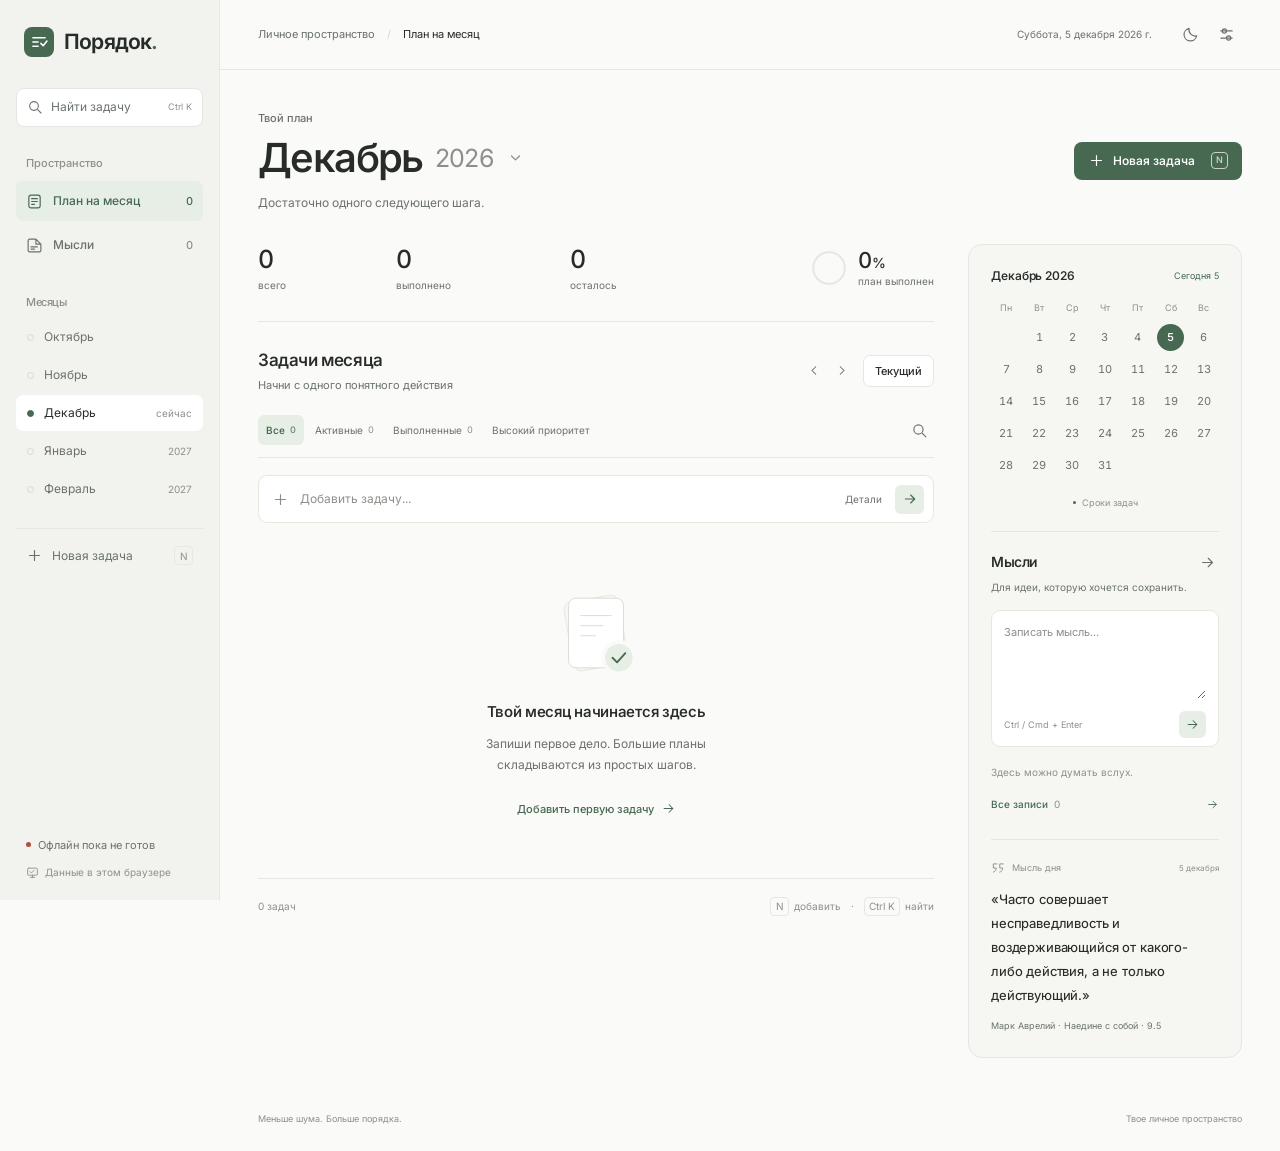
==== commit 8e9b9a43: "Redesign planner interface and add verified offline app shell" ====
--- a/index.html
+++ b/index.html
@@ -2,11 +2,15 @@
 <html lang="ru">
 <head>
   <meta charset="UTF-8">
-  <meta name="viewport" content="width=device-width, initial-scale=1">
-  <meta name="theme-color" content="#f6f5f0">
+  <meta name="viewport" content="width=device-width, initial-scale=1, viewport-fit=cover">
+  <meta name="theme-color" content="#fafaf8">
   <meta name="description" content="Порядок - личный план на месяц. Задачи, сроки и мысли в одном спокойном пространстве.">
   <meta name="color-scheme" content="light dark">
   <title>Порядок - личный планировщик</title>
+  <link rel="manifest" href="./manifest.webmanifest">
+  <link rel="apple-touch-icon" href="./icons/apple-touch.png">
+  <link rel="preload" href="./fonts/inter-cyrillic.woff2" as="font" type="font/woff2" crossorigin>
+  <link rel="preload" href="./fonts/inter-latin.woff2" as="font" type="font/woff2" crossorigin>
   <link rel="icon" href="./favicon.svg" type="image/svg+xml">
   <script>
     try {
@@ -38,48 +42,74 @@
     <symbol id="i-calendar" viewBox="0 0 24 24"><rect x="3" y="5" width="18" height="16" rx="3"/><path d="M7 3v4m10-4v4M3 11h18M8 15h2m4 0h2"/></symbol>
     <symbol id="i-download" viewBox="0 0 24 24"><path d="M12 3v12m-5-5 5 5 5-5M4 17v4h16v-4"/></symbol>
     <symbol id="i-upload" viewBox="0 0 24 24"><path d="M12 15V3m-5 5 5-5 5 5M4 17v4h16v-4"/></symbol>
+    <symbol id="i-chevron" viewBox="0 0 24 24"><path d="m7 10 5 5 5-5"/></symbol>
+    <symbol id="i-quote" viewBox="0 0 24 24"><path d="M10 5H4v7h5c0 4-2 6-5 7M21 5h-6v7h5c0 4-2 6-5 7"/></symbol>
+    <symbol id="i-offline" viewBox="0 0 24 24"><rect x="3" y="4" width="18" height="13" rx="2"/><path d="M8 21h8m-4-4v4m-5-11 3 3 5-5"/></symbol>
+    <symbol id="i-flag" viewBox="0 0 24 24"><path d="M5 21V4m0 0c6-4 8 4 14 0v9c-6 4-8-4-14 0"/></symbol>
   </svg>
 
   <div class="app-shell">
     <aside class="sidebar" aria-label="Личное пространство">
-      <a class="brand" href="./" aria-label="Порядок - к текущему месяцу"><img src="./favicon.svg" alt="" width="37" height="37"><span>Порядок<span class="brand-dot">.</span></span></a>
-      <p class="sidebar-label">ЛИЧНОЕ ПРОСТРАНСТВО</p>
+      <a class="brand" href="./" aria-label="Порядок - к текущему месяцу"><img src="./favicon.svg" alt="" width="30" height="30"><span>Порядок<span class="brand-dot">.</span></span></a>
+      <button type="button" id="globalSearch" class="sidebar-search"><svg class="icon"><use href="#i-search"/></svg><span>Найти задачу</span><kbd aria-hidden="true" data-search-shortcut>Ctrl K</kbd></button>
+      <p class="sidebar-label">Пространство</p>
       <nav class="primary-nav" aria-label="Разделы">
         <button type="button" class="nav-item is-active" data-view="plan" aria-pressed="true"><svg class="icon"><use href="#i-plan"/></svg><span>План на месяц</span><span class="nav-count" id="navTaskCount">0</span></button>
         <button type="button" class="nav-item" data-view="notes" aria-pressed="false"><svg class="icon"><use href="#i-note"/></svg><span>Мысли</span><span class="nav-count" id="navNoteCount">0</span></button>
       </nav>
-      <section class="mini-calendar" aria-labelledby="calendarHeading">
-        <div class="calendar-heading"><h2 id="calendarHeading">Месяц</h2><svg class="icon"><use href="#i-calendar"/></svg></div>
-        <div class="calendar-grid calendar-weekdays" aria-hidden="true"><span>Пн</span><span>Вт</span><span>Ср</span><span>Чт</span><span>Пт</span><span>Сб</span><span>Вс</span></div>
-        <div class="calendar-grid" id="calendarDays" aria-label="Календарь выбранного месяца"></div>
-        <p class="calendar-caption"><span class="due-dot"></span> Срок задачи</p>
-      </section>
-      <div class="sidebar-bottom"><span class="small-label">МЕСТО ДЛЯ ВАЖНОГО</span><p>Дела - по порядку.<br>Мысли - на своем месте.</p><button type="button" class="storage-status" id="storageInfo"><svg class="icon"><use href="#i-check"/></svg><span id="storageLabel">В этом браузере</span></button></div>
+      <section class="sidebar-months" aria-labelledby="sidebarMonthsHeading"><h2 id="sidebarMonthsHeading" class="sidebar-label">Месяцы</h2><div id="monthShortcuts" class="month-shortcuts"></div></section>
+      <button type="button" id="sidebarAddTask" class="sidebar-add"><svg class="icon"><use href="#i-plus"/></svg><span>Новая задача</span><kbd aria-hidden="true">N</kbd></button>
+      <div class="sidebar-bottom">
+        <div class="offline-indicator" id="offlineIndicator" role="status"><span class="status-dot"></span><span id="offlineLabel">Подготовка офлайн</span></div>
+        <button type="button" class="storage-status" id="storageInfo"><svg class="icon"><use href="#i-offline"/></svg><span id="storageLabel">Данные в этом браузере</span></button>
+      </div>
     </aside>
 
     <main id="main" tabindex="-1">
-      <header class="topbar"><span class="mobile-brand">Порядок.</span><p class="today"><span class="today-dot"></span><time id="todayDate">Сегодня</time></p><div class="top-actions"><button type="button" class="icon-button" id="themeToggle" aria-label="Включить темную тему" title="Сменить тему"><svg class="icon"><use href="#i-moon"/></svg></button><button type="button" class="icon-button" id="openSettings" aria-label="Открыть настройки и резервные копии" title="Настройки"><svg class="icon"><use href="#i-settings"/></svg></button></div></header>
-      <div id="storageBanner" class="storage-banner" role="alert" hidden><p id="storageMessage"></p><button type="button" id="downloadRecovery" class="text-button" hidden>Скачать исходные данные</button></div>
+      <header class="topbar">
+        <div class="breadcrumbs"><span class="mobile-brand">Порядок.</span><span class="desktop-breadcrumb">Личное пространство</span><span class="breadcrumb-divider" aria-hidden="true">/</span><span id="viewLabel">План на месяц</span></div>
+        <div class="topbar-right"><p class="today"><time id="todayDate">Сегодня</time></p><div class="top-actions"><button type="button" class="icon-button" id="themeToggle" aria-label="Включить темную тему" title="Сменить тему"><svg class="icon"><use href="#i-moon"/></svg></button><button type="button" class="icon-button" id="openSettings" aria-label="Открыть настройки и резервные копии" title="Настройки"><svg class="icon"><use href="#i-settings"/></svg></button></div></div>
+      </header>
+      <div class="content-wrap">
+        <div id="storageBanner" class="storage-banner" role="alert" hidden><p id="storageMessage"></p><button type="button" id="downloadRecovery" class="text-button" hidden>Скачать исходные данные</button></div>
+        <div id="updateNotice" class="update-notice" role="status" hidden><span id="updateMessage">Новая версия готова</span><button type="button" id="applyUpdate" class="quiet-button">Обновить</button></div>
 
-      <section id="planView" aria-label="План на месяц">
-        <div class="page-heading"><div><p class="eyebrow">ПЛАН НА МЕСЯЦ</p><h1><button type="button" id="chooseMonth" class="month-title" aria-label="Выбрать месяц и год"><span id="monthName">Месяц</span> <span id="monthYear" class="heading-year">Год</span></button></h1></div><div class="month-actions"><div class="month-arrows"><button type="button" class="icon-button" id="previousMonth" aria-label="Предыдущий месяц"><svg class="icon"><use href="#i-left"/></svg></button><button type="button" class="icon-button" id="nextMonth" aria-label="Следующий месяц"><svg class="icon"><use href="#i-right"/></svg></button></div><button type="button" class="quiet-button" id="currentMonth">Текущий месяц</button></div></div>
-        <figure class="daily-quote"><div class="quote-text"><figcaption class="quote-eyebrow">МЫСЛЬ ДНЯ <span id="quoteDate"></span></figcaption><blockquote id="quoteText"></blockquote><a id="quoteSource" class="quote-source" target="_blank" rel="noopener noreferrer"></a></div><svg class="quote-art" viewBox="0 0 145 145" aria-hidden="true"><circle cx="73" cy="73" r="57"/><circle cx="73" cy="73" r="43"/><circle cx="73" cy="73" r="29"/><path d="M73 0v145M0 73h145M21 21l104 104M21 125 125 21"/><circle class="quote-art-center" cx="73" cy="73" r="6"/></svg></figure>
-        <section class="month-stats" aria-label="Статистика выбранного месяца"><div class="stat"><span class="stat-number" id="statTotal">0</span><span class="stat-label">Всего задач</span></div><div class="stat"><span class="stat-number" id="statDone">0</span><span class="stat-label">Выполнено</span></div><div class="stat"><span class="stat-number" id="statActive">0</span><span class="stat-label">Осталось</span></div><div class="stat stat-progress"><svg class="progress-ring" viewBox="0 0 48 48" aria-hidden="true"><circle class="ring-track" cx="24" cy="24" r="20"/><circle class="ring-fill" id="progressCircle" cx="24" cy="24" r="20"/></svg><div><span class="stat-number" id="statPercent">0<span>%</span></span><span class="stat-label">План выполнен</span></div><div class="sr-only" id="progressAccessible" role="progressbar" aria-label="Выполнение плана" aria-valuemin="0" aria-valuemax="100" aria-valuenow="0"></div></div></section>
-        <div class="workspace-grid">
-          <section class="task-workspace" aria-labelledby="taskHeading"><div class="section-heading"><div><h2 id="taskHeading">Задачи</h2><span id="taskSummary" class="section-subtitle">Свободное место для твоих планов</span></div><button type="button" class="primary-button" id="addTask"><svg class="icon"><use href="#i-plus"/></svg><span>Новая задача</span></button></div>
-            <div class="task-toolbar"><div class="filters" aria-label="Фильтр задач"><button type="button" data-filter="all" aria-pressed="true">Все</button><button type="button" data-filter="active" aria-pressed="false">Активные</button><button type="button" data-filter="done" aria-pressed="false">Выполненные</button><button type="button" data-filter="high" aria-pressed="false">Высокий приоритет</button></div><button type="button" class="icon-button search-toggle" id="toggleTaskSearch" aria-expanded="false" aria-controls="taskSearchBox" aria-label="Поиск задач"><svg class="icon"><use href="#i-search"/></svg></button></div>
-            <div class="search-box" id="taskSearchBox" hidden><svg class="icon"><use href="#i-search"/></svg><label class="sr-only" for="taskSearch">Найти задачу по названию или описанию</label><input id="taskSearch" type="search" placeholder="Название или описание" autocomplete="off"><button type="button" class="icon-button" id="clearTaskSearch" aria-label="Сбросить поиск"><svg class="icon"><use href="#i-close"/></svg></button></div>
-            <form id="quickTaskForm" class="quick-task"><svg class="icon"><use href="#i-plus"/></svg><label class="sr-only" for="quickTaskTitle">Название новой задачи</label><input id="quickTaskTitle" placeholder="Что нужно сделать?" maxlength="2000" required autocomplete="off"><button type="button" class="quick-details" id="quickTaskDetails" title="Приоритет, срок и описание">Подробнее</button><button type="submit" class="quick-submit" aria-label="Добавить задачу"><svg class="icon"><use href="#i-arrow"/></svg></button></form>
-            <ul id="taskList" class="task-list" aria-label="Список задач"></ul>
-            <div class="empty-state" id="taskEmpty"><svg class="empty-art" viewBox="0 0 90 90" aria-hidden="true"><rect x="20" y="12" width="50" height="64" rx="6"/><path d="M31 29h28M31 40h19M31 51h12"/><path class="empty-check" d="m48 63 7 7 15-16"/></svg><h3 id="taskEmptyTitle">В этом месяце пока чистый лист</h3><p id="taskEmptyText">Добавь первую задачу. Остальное сложится по порядку.</p><button type="button" class="text-button" id="emptyAddTask">Добавить задачу <svg class="icon"><use href="#i-arrow"/></svg></button></div>
-            <div class="list-footer"><span id="visibleTaskCount">0 задач</span><span class="keyboard-hint"><kbd>N</kbd> новая задача</span></div>
-          </section>
-          <aside class="thoughts-preview" aria-labelledby="thoughtsHeading"><div class="section-heading"><h2 id="thoughtsHeading">Мысли</h2><button type="button" class="icon-button" data-view="notes" aria-label="Открыть все мысли"><svg class="icon"><use href="#i-arrow"/></svg></button></div><p class="thoughts-intro">Поймай мысль, пока она рядом.</p><form id="quickNoteForm" class="note-composer"><label class="sr-only" for="quickNoteText">Новая мысль</label><textarea id="quickNoteText" rows="4" maxlength="100000" placeholder="Идея, наблюдение, что-то на потом..." required></textarea><div class="composer-footer"><span>Только для тебя</span><button type="submit" class="note-save" aria-label="Сохранить мысль"><svg class="icon"><use href="#i-arrow"/></svg></button></div></form><div id="notesPreview" class="notes-preview-list"></div><p id="notesPreviewEmpty" class="notes-empty-hint">Не каждой мысли нужен дедлайн.<br>Здесь можно просто записать.</p><button type="button" class="all-thoughts text-button" data-view="notes">Все мысли <span id="previewNoteCount">0</span><svg class="icon"><use href="#i-arrow"/></svg></button></aside>
-        </div>
-      </section>
+        <section id="planView" aria-label="План на месяц">
+          <div class="page-heading">
+            <div class="month-heading"><p class="eyebrow">Твой план</p><h1><button type="button" id="chooseMonth" class="month-title" aria-label="Выбрать месяц и год"><span id="monthName">Месяц</span><span id="monthYear" class="heading-year">Год</span><svg class="icon"><use href="#i-chevron"/></svg></button></h1><p class="page-subtitle" id="monthSubtitle">Достаточно одного следующего шага.</p></div>
+            <button type="button" class="primary-button" id="addTask" aria-label="Новая задача"><svg class="icon"><use href="#i-plus"/></svg><span>Новая задача</span><kbd aria-hidden="true">N</kbd></button>
+          </div>
+          <div class="workspace-grid">
+            <section class="task-workspace" aria-labelledby="taskHeading">
+              <section class="month-stats" aria-label="Статистика выбранного месяца">
+                <div class="stat"><span class="stat-number" id="statTotal">0</span><span class="stat-label">всего</span></div>
+                <div class="stat"><span class="stat-number" id="statDone">0</span><span class="stat-label">выполнено</span></div>
+                <div class="stat"><span class="stat-number" id="statActive">0</span><span class="stat-label">осталось</span></div>
+                <div class="stat stat-progress"><svg class="progress-ring" viewBox="0 0 48 48" aria-hidden="true"><circle class="ring-track" cx="24" cy="24" r="20"/><circle class="ring-fill" id="progressCircle" cx="24" cy="24" r="20"/></svg><div><span class="stat-number" id="statPercent">0<span>%</span></span><span class="stat-label">план выполнен</span></div><div class="sr-only" id="progressAccessible" role="progressbar" aria-label="Выполнение плана" aria-valuemin="0" aria-valuemax="100" aria-valuenow="0"></div></div>
+              </section>
+              <div class="section-heading"><div><h2 id="taskHeading">Задачи месяца</h2><span id="taskSummary" class="section-subtitle">Начни с одного понятного действия</span></div><div class="month-actions"><div class="month-arrows"><button type="button" class="icon-button" id="previousMonth" aria-label="Предыдущий месяц"><svg class="icon"><use href="#i-left"/></svg></button><button type="button" class="icon-button" id="nextMonth" aria-label="Следующий месяц"><svg class="icon"><use href="#i-right"/></svg></button></div><button type="button" class="quiet-button" id="currentMonth">Текущий</button></div></div>
+              <div class="task-toolbar"><div class="filters" aria-label="Фильтр задач"><button type="button" data-filter="all" aria-pressed="true">Все<span data-filter-count="all" aria-hidden="true">0</span></button><button type="button" data-filter="active" aria-pressed="false">Активные<span data-filter-count="active" aria-hidden="true">0</span></button><button type="button" data-filter="done" aria-pressed="false">Выполненные<span data-filter-count="done" aria-hidden="true">0</span></button><button type="button" data-filter="high" aria-pressed="false">Высокий приоритет</button></div><button type="button" class="icon-button search-toggle" id="toggleTaskSearch" aria-expanded="false" aria-controls="taskSearchBox" aria-label="Поиск задач"><svg class="icon"><use href="#i-search"/></svg></button></div>
+              <div class="search-box" id="taskSearchBox" hidden><svg class="icon"><use href="#i-search"/></svg><label class="sr-only" for="taskSearch">Найти задачу по названию или описанию</label><input id="taskSearch" type="search" placeholder="Название или описание" autocomplete="off"><button type="button" class="icon-button" id="clearTaskSearch" aria-label="Сбросить поиск"><svg class="icon"><use href="#i-close"/></svg></button></div>
+              <form id="quickTaskForm" class="quick-task"><svg class="icon"><use href="#i-plus"/></svg><label class="sr-only" for="quickTaskTitle">Название новой задачи</label><input id="quickTaskTitle" placeholder="Добавить задачу..." maxlength="2000" required autocomplete="off"><button type="button" class="quick-details" id="quickTaskDetails" title="Приоритет, срок и описание">Детали</button><button type="submit" class="quick-submit" aria-label="Добавить задачу"><svg class="icon"><use href="#i-arrow"/></svg></button></form>
+              <ul id="taskList" class="task-list" aria-label="Список задач"></ul>
+              <div class="empty-state" id="taskEmpty"><svg class="empty-art" viewBox="0 0 120 104" aria-hidden="true"><rect class="empty-paper-back" x="30" y="14" width="60" height="76" rx="8" transform="rotate(-10 60 52)"/><rect x="30" y="14" width="60" height="76" rx="8"/><path d="M43 33h34M43 44h25M43 55h17"/><circle class="empty-check-circle" cx="85" cy="79" r="17"/><path class="empty-check" d="m78 79 5 5 9-10"/></svg><h3 id="taskEmptyTitle">Твой месяц начинается здесь</h3><p id="taskEmptyText">Запиши первое дело. Большие планы складываются из простых шагов.</p><button type="button" class="text-button" id="emptyAddTask">Добавить первую задачу <svg class="icon"><use href="#i-arrow"/></svg></button></div>
+              <div class="list-footer"><span id="visibleTaskCount">0 задач</span><span class="keyboard-hint"><kbd>N</kbd> добавить <span>·</span> <kbd data-search-shortcut>Ctrl K</kbd> найти</span></div>
+            </section>
 
-      <section id="notesView" aria-labelledby="notesTitle" hidden><div class="page-heading"><div><p class="eyebrow">ЛИЧНЫЙ БЛОКНОТ</p><h1 id="notesTitle">Мысли<span class="heading-dot">.</span></h1><p class="page-subtitle">Идеи и наблюдения, которым нужно место.</p></div><button type="button" class="quiet-button" data-view="plan"><svg class="icon"><use href="#i-left"/></svg>К плану</button></div><div class="notes-layout"><section class="full-note-composer" aria-label="Записать мысль"><span class="small-label">НОВАЯ ЗАПИСЬ</span><form id="newNoteForm"><label class="sr-only" for="newNoteText">Текст новой мысли</label><textarea id="newNoteText" rows="7" maxlength="100000" placeholder="С чего начнем?" required></textarea><div class="composer-footer"><span>Ctrl / Cmd + Enter - сохранить</span><button type="submit" class="primary-button">Сохранить мысль <svg class="icon"><use href="#i-arrow"/></svg></button></div></form></section><div class="notes-list-heading"><h2>Все записи <span id="notesTotal">0</span></h2><div class="search-box"><svg class="icon"><use href="#i-search"/></svg><label class="sr-only" for="noteSearch">Поиск по мыслям</label><input id="noteSearch" type="search" placeholder="Найти мысль" autocomplete="off"></div></div><div id="notesList" class="notes-list"></div><div class="empty-state" id="notesEmpty"><svg class="icon"><use href="#i-note"/></svg><h3 id="notesEmptyTitle">Здесь начинается твой блокнот</h3><p id="notesEmptyText">Сохрани первую мысль в поле выше.</p></div></div></section>
-      <footer class="app-footer"><span>Порядок в делах. Пространство для мыслей.</span><span>Личный планировщик</span></footer>
+            <aside class="right-rail" aria-label="Календарь, мысли и цитата дня">
+              <section class="mini-calendar" aria-labelledby="calendarHeading"><div class="calendar-heading"><h2 id="calendarHeading">Месяц</h2><span class="calendar-today-label">Сегодня</span></div><div class="calendar-grid calendar-weekdays" aria-hidden="true"><span>Пн</span><span>Вт</span><span>Ср</span><span>Чт</span><span>Пт</span><span>Сб</span><span>Вс</span></div><div class="calendar-grid" id="calendarDays" aria-label="Календарь выбранного месяца"></div><p class="calendar-caption"><span class="due-dot"></span> Сроки задач</p></section>
+              <section class="thoughts-preview" aria-labelledby="thoughtsHeading"><div class="section-heading"><h2 id="thoughtsHeading">Мысли</h2><button type="button" class="icon-button" data-view="notes" aria-label="Открыть все мысли"><svg class="icon"><use href="#i-arrow"/></svg></button></div><p class="thoughts-intro">Для идеи, которую хочется сохранить.</p><form id="quickNoteForm" class="note-composer"><label class="sr-only" for="quickNoteText">Новая мысль</label><textarea id="quickNoteText" rows="3" maxlength="100000" placeholder="Записать мысль..." required></textarea><div class="composer-footer"><span>Ctrl / Cmd + Enter</span><button type="submit" class="note-save" aria-label="Сохранить мысль"><svg class="icon"><use href="#i-arrow"/></svg></button></div></form><div id="notesPreview" class="notes-preview-list"></div><p id="notesPreviewEmpty" class="notes-empty-hint">Здесь можно думать вслух.</p><button type="button" class="all-thoughts text-button" data-view="notes">Все записи <span id="previewNoteCount">0</span><svg class="icon"><use href="#i-arrow"/></svg></button></section>
+              <figure class="daily-quote"><figcaption class="quote-eyebrow"><svg class="icon"><use href="#i-quote"/></svg><span>Мысль дня</span><span id="quoteDate"></span></figcaption><blockquote id="quoteText"></blockquote><a id="quoteSource" class="quote-source" target="_blank" rel="noopener noreferrer"></a></figure>
+            </aside>
+          </div>
+        </section>
+
+        <section id="notesView" aria-labelledby="notesTitle" hidden>
+          <div class="page-heading"><div><p class="eyebrow">Твой блокнот</p><h1 id="notesTitle">Мысли<span class="heading-dot">.</span></h1><p class="page-subtitle">Идеи и наблюдения, которым нужно место.</p></div><button type="button" class="quiet-button" data-view="plan"><svg class="icon"><use href="#i-left"/></svg>К плану</button></div>
+          <div class="notes-layout"><section class="full-note-composer" aria-label="Записать мысль"><span class="small-label">Новая запись</span><form id="newNoteForm"><label class="sr-only" for="newNoteText">Текст новой мысли</label><textarea id="newNoteText" rows="4" maxlength="100000" placeholder="О чем думаешь?" required></textarea><div class="composer-footer"><span>Ctrl / Cmd + Enter - сохранить</span><button type="submit" class="primary-button">Сохранить мысль <svg class="icon"><use href="#i-arrow"/></svg></button></div></form></section><div class="notes-list-heading"><h2>Все записи <span id="notesTotal">0</span></h2><div class="search-box"><svg class="icon"><use href="#i-search"/></svg><label class="sr-only" for="noteSearch">Поиск по мыслям</label><input id="noteSearch" type="search" placeholder="Найти мысль" autocomplete="off"></div></div><div id="notesList" class="notes-list"></div><div class="empty-state" id="notesEmpty"><svg class="icon"><use href="#i-note"/></svg><h3 id="notesEmptyTitle">Место для твоих мыслей</h3><p id="notesEmptyText">Сохрани первую запись в поле выше.</p></div></div>
+        </section>
+        <footer class="app-footer"><span>Меньше шума. Больше порядка.</span><span>Твое личное пространство</span></footer>
+      </div>
     </main>
   </div>
 
@@ -87,7 +117,7 @@
   <dialog id="noteDialog" class="modal" aria-labelledby="noteDialogTitle"><form id="noteForm"><div class="modal-heading"><div><p class="eyebrow">ЛИЧНЫЙ БЛОКНОТ</p><h2 id="noteDialogTitle">Редактировать мысль</h2></div><button type="button" class="icon-button" data-close-dialog aria-label="Закрыть форму мысли"><svg class="icon"><use href="#i-close"/></svg></button></div><input id="noteId" type="hidden"><label for="noteText">Текст</label><textarea id="noteText" rows="9" maxlength="100000" required autofocus></textarea><p id="noteFormError" class="form-error" role="alert" hidden></p><div class="modal-footer"><button type="button" class="quiet-button" data-close-dialog>Отмена</button><button type="submit" class="primary-button">Сохранить</button></div></form></dialog>
   <dialog id="confirmDialog" class="modal compact-modal" aria-labelledby="confirmTitle" aria-describedby="confirmText"><div class="modal-heading"><h2 id="confirmTitle">Удалить запись?</h2><button type="button" class="icon-button" data-close-dialog aria-label="Закрыть подтверждение"><svg class="icon"><use href="#i-close"/></svg></button></div><p id="confirmText"></p><div class="modal-footer"><button type="button" class="quiet-button" data-close-dialog autofocus>Отмена</button><button type="button" class="danger-button" id="confirmAction">Удалить</button></div></dialog>
   <dialog id="monthDialog" class="modal compact-modal" aria-labelledby="monthDialogTitle"><form id="monthForm"><div class="modal-heading"><h2 id="monthDialogTitle">Выбрать месяц</h2><button type="button" class="icon-button" data-close-dialog aria-label="Закрыть выбор месяца"><svg class="icon"><use href="#i-close"/></svg></button></div><label for="monthInput">Месяц и год</label><input type="month" id="monthInput" min="0001-01" max="9999-12" required autofocus><div class="modal-footer"><button type="button" class="quiet-button" data-close-dialog>Отмена</button><button type="submit" class="primary-button">Перейти</button></div></form></dialog>
-  <dialog id="settingsDialog" class="modal" aria-labelledby="settingsTitle"><div class="modal-heading"><div><p class="eyebrow">ТВОЕ ПРОСТРАНСТВО</p><h2 id="settingsTitle">Настройки</h2></div><button type="button" class="icon-button" data-close-dialog aria-label="Закрыть настройки"><svg class="icon"><use href="#i-close"/></svg></button></div><fieldset class="theme-options"><legend>Оформление</legend><label><input type="radio" name="theme" value="light"> Светлое</label><label><input type="radio" name="theme" value="dark"> Темное</label><label><input type="radio" name="theme" value="system"> Как в системе</label></fieldset><section class="backup-settings" aria-labelledby="backupTitle"><h3 id="backupTitle">Резервная копия</h3><p>Задачи и мысли хранятся в этом браузере. Скачай копию перед очисткой данных или для переноса на другой компьютер.</p><button type="button" class="quiet-button" id="exportData"><svg class="icon"><use href="#i-download"/></svg>Скачать копию</button><label class="quiet-button import-label" for="importData"><svg class="icon"><use href="#i-upload"/></svg>Восстановить из файла</label><input id="importData" type="file" accept="application/json,.json"><button type="button" class="text-button" id="exportPrevious" hidden>Скачать сохранение до восстановления</button><p class="field-hint">Восстановление заменит текущий план после подтверждения.</p><p id="importError" class="form-error" role="alert" hidden></p></section><div class="settings-about"><span class="small-label">ПОРЯДОК · ВЕРСИЯ 1.0</span><p>Без аккаунта. Без облака. Только твои дела.</p></div></dialog>
+  <dialog id="settingsDialog" class="modal" aria-labelledby="settingsTitle"><div class="modal-heading"><div><p class="eyebrow">ТВОЕ ПРОСТРАНСТВО</p><h2 id="settingsTitle">Настройки</h2></div><button type="button" class="icon-button" data-close-dialog aria-label="Закрыть настройки"><svg class="icon"><use href="#i-close"/></svg></button></div><fieldset class="theme-options"><legend>Оформление</legend><label><input type="radio" name="theme" value="light"> Светлое</label><label><input type="radio" name="theme" value="dark"> Темное</label><label><input type="radio" name="theme" value="system"> Как в системе</label></fieldset><section class="backup-settings" aria-labelledby="backupTitle"><h3 id="backupTitle">Резервная копия</h3><p>Задачи и мысли хранятся в этом браузере. Скачай копию перед очисткой данных или для переноса на другой компьютер.</p><button type="button" class="quiet-button" id="exportData"><svg class="icon"><use href="#i-download"/></svg>Скачать копию</button><label class="quiet-button import-label" for="importData"><svg class="icon"><use href="#i-upload"/></svg>Восстановить из файла</label><input id="importData" type="file" accept="application/json,.json"><button type="button" class="text-button" id="exportPrevious" hidden>Скачать сохранение до восстановления</button><p class="field-hint">Восстановление заменит текущий план после подтверждения.</p><p id="importError" class="form-error" role="alert" hidden></p></section><section class="offline-settings" aria-labelledby="offlineTitle"><h3 id="offlineTitle">Работа без интернета</h3><p id="offlineDetail">Сохраняем приложение для офлайн-запуска...</p><button type="button" class="quiet-button" id="installApp" hidden><svg class="icon"><use href="#i-download"/></svg>Установить приложение</button></section><div class="settings-about"><span class="small-label">Порядок · Версия 1.1</span><p>Задачи и мысли остаются на твоем устройстве.</p></div></dialog>
   <div id="toast" class="toast" role="status" aria-live="polite" hidden></div>
   <noscript><div class="noscript-message">Для работы планировщика включи JavaScript в браузере.</div></noscript>
 </body>
--- a/styles.css
+++ b/styles.css
@@ -1,17 +1,23 @@
-:root { color-scheme: light; --bg:#f6f5f0; --surface:#fffefa; --sidebar:#eeeee7; --text:#252a27; --muted:#686e65; --faint:#767c72; --line:#e0e2d8; --accent:#284e3d; --accent-hover:#1b3c2c; --accent-soft:#e3eade; --on-accent:#fffefa; --quote:#eee8d9; --quote-ink:#544a35; --quote-line:#b1a58b; --note:#f1eee3; --danger:#9a4435; --danger-soft:#f8ede7; --input:#fafaf6; --shadow:0 16px 70px #252a271a; --radius:12px; font-family: -apple-system,BlinkMacSystemFont,"Segoe UI",Roboto,"Helvetica Neue",Arial,sans-serif; font-synthesis:none; }
-:root[data-theme="dark"] { color-scheme:dark; --bg:#191d1a; --surface:#202621; --sidebar:#151a16; --text:#e9ece4; --muted:#afb7a9; --faint:#a1aa9a; --line:#343d32; --accent:#b7d0ac; --accent-hover:#c6ddb9; --accent-soft:#303e2e; --on-accent:#172319; --quote:#2c2b21; --quote-ink:#e1d5b8; --quote-line:#948366; --note:#282c23; --danger:#f1a695; --danger-soft:#3c2821; --input:#242a24; --shadow:0 16px 70px #0005; }
+@font-face { font-family:"Inter"; font-style:normal; font-weight:100 900; font-display:swap; src:url("./fonts/inter-cyrillic-ext.woff2") format("woff2"); unicode-range:U+0460-052F,U+1C80-1C8A,U+20B4,U+2DE0-2DFF,U+A640-A69F,U+FE2E-FE2F; }
+@font-face { font-family:"Inter"; font-style:normal; font-weight:100 900; font-display:swap; src:url("./fonts/inter-cyrillic.woff2") format("woff2"); unicode-range:U+0301,U+0400-045F,U+0490-0491,U+04B0-04B1,U+2116; }
+@font-face { font-family:"Inter"; font-style:normal; font-weight:100 900; font-display:swap; src:url("./fonts/inter-latin-ext.woff2") format("woff2"); unicode-range:U+0100-02BA,U+02BD-02C5,U+02C7-02CC,U+02CE-02D7,U+02DD-02FF,U+0304,U+0308,U+0329,U+1D00-1DBF,U+1E00-1E9F,U+1EF2-1EFF,U+2020,U+20A0-20AB,U+20AD-20C0,U+2113,U+2C60-2C7F,U+A720-A7FF; }
+@font-face { font-family:"Inter"; font-style:normal; font-weight:100 900; font-display:swap; src:url("./fonts/inter-latin.woff2") format("woff2"); unicode-range:U+0000-00FF,U+0131,U+0152-0153,U+02BB-02BC,U+02C6,U+02DA,U+02DC,U+0304,U+0308,U+0329,U+2000-206F,U+20AC,U+2122,U+2191,U+2193,U+2212,U+2215,U+FEFF,U+FFFD; }
+:root { color-scheme:light; --bg:#fafaf8; --surface:#fff; --sidebar:#f2f3ef; --rail:#f6f7f3; --text:#272c29; --muted:#6b726b; --faint:#8b9189; --line:#e5e8e1; --strong-line:#d5dbd1; --accent:#476952; --accent-hover:#385541; --accent-soft:#e7eee5; --on-accent:#fff; --hover:#f1f4ee; --input:#fafbf8; --danger:#af4c43; --danger-soft:#f9eeeb; --priority:#a67a37; --shadow:0 24px 90px #20282024,0 4px 16px #2028200c; --radius:12px; font-family:"Inter",-apple-system,BlinkMacSystemFont,"Segoe UI",sans-serif; font-synthesis:none; font-optical-sizing:auto; font-feature-settings:"cv11","calt"; }
+:root[data-theme="dark"] { color-scheme:dark; --bg:#191c1a; --surface:#202421; --sidebar:#141815; --rail:#1d211e; --text:#e7eae5; --muted:#a2aaa0; --faint:#828d80; --line:#30372f; --strong-line:#44503f; --accent:#b6cfae; --accent-hover:#ccdfc5; --accent-soft:#2b3c2c; --on-accent:#182317; --hover:#252e25; --input:#242a24; --danger:#e9a296; --danger-soft:#352622; --priority:#d8b578; --shadow:0 24px 90px #0007,0 4px 16px #0003; }
 * { box-sizing:border-box; }
-body { margin:0; background:var(--bg); color:var(--text); font-size:15px; line-height:1.5; }
+html { min-width:320px; scroll-padding-top:24px; }
+body { margin:0; background:var(--bg); color:var(--text); font-size:14px; line-height:1.5; -webkit-font-smoothing:antialiased; }
 button,input,textarea,select { font:inherit; color:inherit; }
-button,a,input,textarea,select { -webkit-tap-highlight-color:transparent; }
-button { cursor:pointer; }
-button:disabled { cursor:default; opacity:.5; }
+button,a,input,textarea,select { -webkit-tap-highlight-color:transparent; touch-action:manipulation; }
+button { cursor:pointer; border:0; }
+button:disabled { cursor:default; opacity:.4; }
 a { color:inherit; }
-button { border:0; }
-button,input,textarea,select,a { touch-action:manipulation; }
+button,a { transition:background-color .14s ease,color .14s ease,border-color .14s ease; }
 button:focus-visible,a:focus-visible,input:focus-visible,textarea:focus-visible,select:focus-visible { outline:2px solid var(--accent); outline-offset:4px; }
+input,textarea,select { min-width:0; }
 textarea { resize:vertical; }
-input,textarea,select { min-width:0; }
+input::placeholder,textarea::placeholder { color:var(--faint); opacity:1; }
+input[type="search"]::-webkit-search-cancel-button { cursor:pointer; }
 [hidden] { display:none !important; }
 h1,h2,h3,p,figure { margin:0; }
 .icon { width:20px; height:20px; fill:none; stroke:currentColor; stroke-width:1.65; stroke-linecap:round; stroke-linejoin:round; flex-shrink:0; }
@@ -19,221 +25,274 @@
 .sr-only { position:absolute; width:1px; height:1px; padding:0; margin:-1px; overflow:hidden; clip:rect(0,0,0,0); white-space:nowrap; border:0; }
 .skip-link { position:fixed; left:20px; top:-80px; z-index:100; padding:12px 20px; background:var(--accent); color:var(--on-accent); border-radius:8px; }
 .skip-link:focus { top:12px; }
-.app-shell { display:grid; grid-template-columns:232px minmax(0,1fr); min-height:100vh; }
-.sidebar { background:var(--sidebar); border-right:1px solid var(--line); padding:38px 22px 25px; display:flex; flex-direction:column; position:sticky; top:0; height:100vh; min-height:660px; }
-.brand { display:flex; gap:11px; align-items:center; text-decoration:none; font-size:25px; font-weight:650; letter-spacing:-1px; margin:0 5px 48px; }
+kbd { display:inline-flex; align-items:center; justify-content:center; padding:0 4px; min-width:19px; min-height:19px; border:1px solid var(--line); border-radius:4px; font:inherit; font-size:10px; line-height:1.4; color:var(--faint); }
+.app-shell { display:grid; grid-template-columns:220px minmax(0,1fr); min-height:100dvh; }
+.sidebar { display:flex; flex-direction:column; position:sticky; top:0; height:100dvh; min-height:590px; background:var(--sidebar); border-right:1px solid var(--line); padding:26px 16px 20px; }
+.brand { display:flex; align-items:center; gap:10px; text-decoration:none; font-size:21px; font-weight:630; letter-spacing:-.8px; margin:0 8px 30px; }
+.brand img { flex-shrink:0; }
 .brand-dot { color:var(--accent); }
-.sidebar-label,.small-label { font-size:10px; letter-spacing:1.4px; font-weight:650; color:var(--muted); }
-.sidebar-label { font-size:9px; margin:0 10px 15px; }
-.primary-nav { display:flex; flex-direction:column; gap:6px; }
-.nav-item { width:100%; display:flex; align-items:center; gap:11px; min-height:46px; padding:11px 13px; border-radius:8px; background:transparent; color:var(--muted); text-align:left; font-size:13px; font-weight:550; }
-.nav-item:hover { background:var(--accent-soft); }
+.sidebar-search { display:flex; gap:8px; align-items:center; background:var(--surface); border:1px solid var(--line); color:var(--muted); padding:9px 10px; width:100%; font-size:12px; border-radius:8px; margin-bottom:28px; text-align:left; }
+.sidebar-search:hover { border-color:var(--strong-line); }
+.sidebar-search .icon { width:16px; height:16px; }
+.sidebar-search kbd { margin-left:auto; font-size:9px; border:0; padding:0; white-space:nowrap; }
+.sidebar-label { font-size:11px; font-weight:500; color:var(--faint); margin:0 10px 10px; }
+.primary-nav { display:flex; flex-direction:column; gap:4px; }
+.nav-item { display:flex; align-items:center; gap:10px; width:100%; min-height:40px; padding:10px; background:transparent; color:var(--muted); font-size:12px; font-weight:500; border-radius:7px; text-align:left; }
+.nav-item:hover { background:var(--hover); color:var(--text); }
 .nav-item.is-active { background:var(--accent-soft); color:var(--accent); }
-.nav-item .icon { width:18px; height:18px; }
-.nav-count { margin-left:auto; font-size:11px; min-width:19px; text-align:center; }
-.mini-calendar { margin:44px 6px 0; }
-.calendar-heading { display:flex; justify-content:space-between; align-items:center; margin-bottom:17px; color:var(--muted); }
-.calendar-heading h2 { font-size:12px; font-weight:600; }
-.calendar-heading .icon { width:16px; height:16px; }
-.calendar-grid { display:grid; grid-template-columns:repeat(7,minmax(0,1fr)); gap:6px 2px; text-align:center; font-size:11px; }
-.calendar-weekdays { color:var(--faint); margin-bottom:10px; font-size:9px; }
-.calendar-day { height:25px; position:relative; display:grid; place-items:center; color:var(--muted); border-radius:6px; }
-.calendar-day.is-today { color:var(--on-accent); background:var(--accent); font-weight:650; }
-.calendar-day.has-due::after { content:""; position:absolute; bottom:1px; width:3px; height:3px; border-radius:50%; background:var(--accent); }
-.calendar-day.is-today::after { background:var(--on-accent); }
-.calendar-caption { margin-top:17px; display:flex; align-items:center; justify-content:center; gap:7px; color:var(--faint); font-size:10px; }
-.due-dot { width:4px; height:4px; border-radius:50%; background:var(--accent); }
-.sidebar-bottom { margin-top:auto; padding:34px 8px 0; }
-.sidebar-bottom>p { font-family:Georgia,"Times New Roman",serif; font-size:16px; line-height:1.6; margin:12px 0 29px; color:var(--muted); }
-.storage-status { border-top:1px solid var(--line); width:100%; display:flex; align-items:center; gap:7px; padding:18px 0 0; background:none; color:var(--muted); font-size:11px; text-align:left; }
-.storage-status .icon { width:14px; height:14px; }
-main { width:100%; max-width:1470px; margin:0 auto; padding:29px 48px 22px; }
-.topbar { display:flex; align-items:center; justify-content:space-between; min-height:40px; margin-bottom:37px; }
-.today { display:flex; align-items:center; gap:8px; color:var(--muted); font-size:12px; }
-.today-dot { width:6px; height:6px; background:var(--accent); border-radius:50%; }
-.top-actions { display:flex; gap:6px; }
+.nav-item .icon { width:17px; height:17px; }
+.nav-count { margin-left:auto; color:var(--faint); font-size:11px; font-variant-numeric:tabular-nums; }
+.nav-item.is-active .nav-count { color:var(--accent); }
+.sidebar-months { margin-top:30px; }
+.month-shortcuts { display:flex; flex-direction:column; gap:2px; }
+.month-shortcut { display:flex; align-items:center; gap:10px; background:transparent; width:100%; padding:8px 11px; min-height:36px; border-radius:7px; text-align:left; font-size:12px; color:var(--muted); }
+.month-shortcut::before { content:""; width:5px; height:5px; border:1px solid var(--strong-line); border-radius:50%; }
+.month-shortcut>span:last-child { margin-left:auto; font-size:10px; color:var(--faint); }
+.month-shortcut:hover { background:var(--hover); color:var(--text); }
+.month-shortcut[aria-pressed="true"] { color:var(--text); background:var(--surface); }
+.month-shortcut[aria-pressed="true"]::before { background:var(--accent); border-color:var(--accent); }
+.sidebar-add { display:flex; align-items:center; gap:9px; background:transparent; width:100%; text-align:left; border-top:1px solid var(--line); border-radius:0; padding:17px 10px; margin-top:21px; font-size:12px; color:var(--muted); }
+.sidebar-add .icon { width:17px; height:17px; }
+.sidebar-add:hover { color:var(--accent); }
+.sidebar-add kbd { margin-left:auto; }
+.sidebar-bottom { margin-top:auto; padding:22px 10px 0; }
+.offline-indicator { display:flex; align-items:center; gap:7px; font-size:11px; color:var(--muted); }
+.status-dot { width:5px; height:5px; border-radius:50%; background:var(--faint); }
+.offline-indicator.is-ready .status-dot { background:var(--accent); }
+.offline-indicator.is-error .status-dot { background:var(--danger); }
+.storage-status { display:flex; align-items:center; gap:6px; width:100%; margin-top:12px; padding:0; background:none; color:var(--faint); text-align:left; font-size:10px; }
+.storage-status:hover { color:var(--text); }
+.storage-status .icon { width:13px; height:13px; }
+main { min-width:0; width:100%; }
+.topbar { display:flex; align-items:center; justify-content:space-between; gap:16px; height:70px; padding:0 38px; border-bottom:1px solid var(--line); }
+.breadcrumbs { display:flex; align-items:center; gap:12px; min-width:0; font-size:11px; color:var(--muted); }
+#viewLabel { color:var(--text); white-space:nowrap; }
+.breadcrumb-divider { color:var(--strong-line); }
 .mobile-brand { display:none; }
-.icon-button { width:38px; height:38px; display:inline-flex; align-items:center; justify-content:center; border-radius:8px; background:transparent; color:var(--muted); }
-.icon-button:hover { background:var(--accent-soft); color:var(--accent); }
-.eyebrow { color:var(--muted); font-size:10px; font-weight:650; letter-spacing:1.7px; margin-bottom:9px; }
-.page-heading { display:flex; align-items:center; justify-content:space-between; gap:16px; margin-bottom:27px; }
-h1 { font-size:40px; font-weight:550; letter-spacing:-1.4px; line-height:1.2; }
-.month-title { padding:0; margin:0; color:var(--text); background:transparent; text-align:left; font:inherit; letter-spacing:inherit; border-radius:4px; }
-.heading-year { color:var(--faint); font-weight:350; margin-left:5px; }
+.topbar-right { display:flex; gap:22px; align-items:center; }
+.today { color:var(--muted); font-size:10px; white-space:nowrap; }
+.today::first-letter { text-transform:uppercase; }
+.top-actions { display:flex; gap:4px; }
+.icon-button { display:inline-flex; align-items:center; justify-content:center; flex-shrink:0; width:32px; height:32px; border-radius:7px; background:transparent; color:var(--muted); }
+.icon-button .icon { width:17px; height:17px; }
+.icon-button:hover { background:var(--hover); color:var(--text); }
+.content-wrap { max-width:1280px; padding:40px 38px 26px; margin:0 auto; }
+.page-heading { display:flex; align-items:center; justify-content:space-between; gap:18px; margin-bottom:32px; }
+.eyebrow { font-size:11px; color:var(--muted); font-weight:500; margin-bottom:7px; }
+h1 { font-size:40px; font-weight:560; line-height:1.2; letter-spacing:-1.6px; }
+.month-title { display:inline-flex; align-items:center; flex-wrap:wrap; gap:12px; padding:0; background:transparent; text-align:left; font:inherit; letter-spacing:inherit; border-radius:4px; }
+.heading-year { color:var(--faint); font-size:25px; font-weight:400; letter-spacing:-.7px; }
+.month-title>.icon { width:19px; height:19px; color:var(--faint); }
+.month-title:hover>.icon { color:var(--accent); }
 .heading-dot { color:var(--accent); }
-.month-actions { display:flex; align-items:center; gap:13px; padding-top:15px; }
-.month-arrows { display:flex; gap:3px; }
-.quiet-button { display:inline-flex; align-items:center; justify-content:center; min-height:39px; gap:8px; background:transparent; border:1px solid var(--line); border-radius:8px; padding:8px 13px; font-size:12px; font-weight:550; }
-.quiet-button:hover { background:var(--accent-soft); border-color:var(--accent); }
-.daily-quote { background:var(--quote); color:var(--quote-ink); display:flex; align-items:center; position:relative; overflow:hidden; border-radius:var(--radius); padding:24px 30px 22px; min-height:155px; gap:20px; }
-.quote-text { flex:1; min-width:0; z-index:1; }
-.quote-eyebrow { font-size:9px; letter-spacing:1.5px; font-weight:650; margin-bottom:11px; }
-.quote-eyebrow span { display:inline; letter-spacing:0; font-weight:450; opacity:.8; margin-left:13px; }
-blockquote { margin:0 0 13px; font-family:Georgia,"Times New Roman",serif; font-size:23px; line-height:1.4; max-width:790px; }
-.quote-source { font-size:11px; text-decoration:none; text-underline-offset:3px; }
-.quote-source:hover { text-decoration:underline; }
-.quote-art { width:117px; height:117px; fill:none; stroke:var(--quote-line); stroke-width:.65; opacity:.7; flex-shrink:0; margin:0 7px; }
-.quote-art-center { fill:var(--quote-line); stroke:none; }
-.month-stats { display:grid; grid-template-columns:1fr 1fr 1fr 1.4fr; border-bottom:1px solid var(--line); padding:29px 0 27px; margin-bottom:32px; }
-.stat { padding-left:25px; border-right:1px solid var(--line); display:flex; flex-direction:column; gap:3px; }
-.stat:first-child { padding-left:0; }
-.stat:last-child { border-right:0; }
-.stat-number { font-size:29px; line-height:1.2; font-weight:550; font-variant-numeric:tabular-nums; letter-spacing:-1px; }
-.stat-label { font-size:11px; color:var(--muted); display:block; margin-top:5px; }
-.stat-progress { flex-direction:row; align-items:center; gap:15px; }
-.stat-progress .stat-number>span { font-size:18px; margin-left:1px; }
-.progress-ring { width:46px; height:46px; fill:none; stroke-width:3; flex-shrink:0; transform:rotate(-90deg); }
-.ring-track { stroke:var(--line); }
-.ring-fill { stroke:var(--accent); stroke-dasharray:125.664; stroke-dashoffset:125.664; stroke-linecap:round; transition:stroke-dashoffset .2s ease; }
-.workspace-grid { display:grid; grid-template-columns:minmax(0,1fr) 269px; gap:33px; align-items:start; }
-.section-heading { display:flex; align-items:center; justify-content:space-between; gap:12px; min-height:44px; margin-bottom:20px; }
-h2 { font-size:20px; font-weight:600; letter-spacing:-.5px; line-height:1.3; }
-.section-subtitle { display:block; font-size:11px; color:var(--muted); margin-top:5px; }
-.primary-button { min-height:40px; display:inline-flex; align-items:center; justify-content:center; gap:8px; background:var(--accent); color:var(--on-accent); padding:10px 15px; border-radius:8px; font-size:12px; font-weight:600; white-space:nowrap; }
+.page-subtitle { font-size:12px; color:var(--muted); margin-top:12px; }
+.primary-button { display:inline-flex; align-items:center; justify-content:center; gap:8px; min-height:38px; padding:9px 14px; background:var(--accent); color:var(--on-accent); border-radius:8px; font-size:12px; font-weight:550; white-space:nowrap; }
 .primary-button:hover { background:var(--accent-hover); }
 .primary-button .icon { width:17px; height:17px; }
-.task-toolbar { display:flex; justify-content:space-between; align-items:center; gap:8px; margin-bottom:17px; }
-.filters { display:flex; flex-wrap:wrap; gap:2px; min-width:0; }
-.filters button { background:transparent; color:var(--muted); padding:7px 9px; min-height:32px; font-size:11px; border-radius:6px; white-space:nowrap; }
-.filters button:hover { background:var(--accent-soft); }
-.filters button[aria-pressed="true"] { background:var(--accent-soft); color:var(--accent); font-weight:650; }
-.search-toggle { width:32px; height:32px; flex-shrink:0; }
-.search-toggle .icon { width:17px; height:17px; }
-.search-box { display:flex; align-items:center; gap:9px; border:1px solid var(--line); border-radius:8px; background:var(--surface); padding:2px 11px; }
-.search-box .icon { width:17px; height:17px; color:var(--muted); }
-.search-box input { width:100%; border:0; background:none; padding:9px 0; font-size:13px; }
-.search-box input:focus-visible { outline-offset:1px; }
-#taskSearchBox { margin-bottom:12px; }
-.quick-task { display:flex; align-items:center; gap:11px; padding:9px 10px 9px 15px; background:var(--surface); border:1px solid var(--line); border-radius:9px; margin-bottom:8px; }
-.quick-task:focus-within { border-color:var(--accent); }
+.primary-button kbd { color:inherit; opacity:.7; border-color:currentColor; font-size:9px; margin-left:8px; min-width:17px; min-height:17px; }
+.quiet-button { display:inline-flex; align-items:center; justify-content:center; gap:7px; min-height:32px; padding:6px 11px; border:1px solid var(--line); border-radius:7px; background:var(--surface); font-size:11px; font-weight:500; white-space:nowrap; }
+.quiet-button:hover { background:var(--hover); border-color:var(--strong-line); }
+.quiet-button .icon { width:15px; height:15px; }
+.workspace-grid { display:grid; grid-template-columns:minmax(0,1fr) 274px; gap:34px; align-items:start; }
+.task-workspace { min-width:0; }
+.month-stats { display:grid; grid-template-columns:1fr 1.3fr 1.2fr 1.65fr; gap:16px; padding:0 0 28px; margin-bottom:27px; border-bottom:1px solid var(--line); }
+.stat { display:flex; align-items:flex-start; flex-direction:column; gap:4px; }
+.stat-number { font-size:25px; line-height:1.2; font-weight:500; letter-spacing:-.9px; font-variant-numeric:tabular-nums; }
+.stat-label { display:block; font-size:10px; color:var(--muted); }
+.stat-progress { flex-direction:row; align-items:center; gap:10px; justify-content:flex-end; }
+.stat-progress .stat-number { font-size:22px; }
+.stat-number>span { font-size:14px; margin-left:1px; }
+.progress-ring { width:38px; height:38px; fill:none; stroke-width:2.5; flex-shrink:0; transform:rotate(-90deg); }
+.ring-track { stroke:var(--line); }
+.ring-fill { stroke:var(--accent); stroke-dasharray:125.664; stroke-dashoffset:125.664; stroke-linecap:round; transition:stroke-dashoffset .22s ease; }
+.section-heading { display:flex; align-items:center; justify-content:space-between; gap:12px; margin-bottom:22px; }
+h2 { font-size:17px; font-weight:560; line-height:1.3; letter-spacing:-.4px; }
+.section-subtitle { display:block; color:var(--muted); font-size:11px; margin-top:6px; }
+.month-actions { display:flex; align-items:center; gap:9px; flex-shrink:0; }
+.month-arrows { display:flex; gap:1px; }
+.month-arrows .icon-button { width:26px; height:30px; }
+.month-arrows .icon { width:15px; height:15px; }
+.task-toolbar { display:flex; align-items:center; justify-content:space-between; gap:7px; padding-bottom:12px; border-bottom:1px solid var(--line); margin-bottom:17px; }
+.filters { display:flex; align-items:center; flex-wrap:wrap; gap:3px; min-width:0; }
+.filters button { display:inline-flex; align-items:center; gap:5px; min-height:30px; padding:6px 8px; border-radius:6px; background:transparent; color:var(--muted); font-size:10px; white-space:nowrap; }
+.filters button:hover { color:var(--text); background:var(--hover); }
+.filters button[aria-pressed="true"] { background:var(--accent-soft); color:var(--accent); font-weight:550; }
+.filters button>span { color:var(--faint); font-size:9px; font-variant-numeric:tabular-nums; }
+.filters button[aria-pressed="true"]>span { color:var(--accent); opacity:.75; }
+.search-toggle { width:30px; height:30px; }
+.search-box { display:flex; gap:9px; align-items:center; border:1px solid var(--line); border-radius:8px; padding:2px 10px; background:var(--surface); }
+.search-box>.icon { width:16px; height:16px; color:var(--faint); }
+.search-box input { width:100%; padding:8px 0; border:0; background:none; font-size:12px; }
+.search-box:focus-within { border-color:var(--accent); }
+.search-box input:focus-visible { outline:0; }
+#taskSearchBox { margin-bottom:14px; }
+.quick-task { display:flex; align-items:center; gap:11px; min-height:48px; padding:7px 9px 7px 13px; border:1px solid var(--line); border-radius:9px; background:var(--surface); }
+.quick-task:focus-within { border-color:var(--accent); box-shadow:0 0 0 3px var(--accent-soft); }
 .quick-task>.icon { width:17px; height:17px; color:var(--faint); }
-.quick-task input { flex:1; border:0; background:none; outline:none; font-size:13px; padding:6px 0; width:100%; }
-input::placeholder,textarea::placeholder { color:var(--faint); opacity:1; }
-.quick-details { font-size:10px; color:var(--muted); background:transparent; padding:9px 2px; }
-.quick-details:hover { color:var(--accent); text-decoration:underline; }
-.quick-submit { background:var(--accent-soft); color:var(--accent); width:31px; height:31px; border-radius:6px; display:grid; place-items:center; flex-shrink:0; }
+.quick-task input { flex:1; width:100%; padding:7px 0; border:0; outline:0; background:transparent; font-size:12px; }
+.quick-details { padding:8px 2px; font-size:10px; color:var(--muted); background:none; }
+.quick-details:hover { color:var(--accent); }
+.quick-submit { display:grid; place-items:center; flex-shrink:0; width:29px; height:29px; color:var(--accent); background:var(--accent-soft); border-radius:6px; }
 .quick-submit:hover { background:var(--accent); color:var(--on-accent); }
-.quick-submit .icon { width:17px; height:17px; }
-.task-list { padding:0; margin:0; list-style:none; }
-.task-row { display:flex; align-items:flex-start; gap:13px; padding:18px 2px; border-bottom:1px solid var(--line); animation:arrive .16s ease-out; }
-.task-check { flex-shrink:0; width:21px; height:21px; padding:0; margin-top:3px; border:1.5px solid var(--faint); border-radius:6px; background:transparent; color:transparent; display:grid; place-items:center; position:relative; }
-.task-check::after { content:""; position:absolute; inset:-10px; }
-.task-check .icon { width:15px; height:15px; }
-.task-check:hover { border-color:var(--accent); background:var(--accent-soft); }
+.quick-submit .icon { width:16px; height:16px; }
+.task-list { padding:0; margin:16px 0 0; list-style:none; }
+.task-group { display:flex; align-items:center; gap:7px; padding:13px 9px 9px; margin-top:10px; }
+.task-group:first-child { margin-top:0; padding-top:0; }
+.task-group h3 { font-size:11px; font-weight:550; color:var(--muted); letter-spacing:.05px; }
+.task-group>span { font-size:10px; color:var(--faint); }
+.task-group.group-overdue h3 { color:var(--danger); }
+.task-group.group-high h3 { color:var(--priority); }
+.task-row { display:flex; align-items:flex-start; gap:12px; padding:14px 9px; border-radius:8px; animation:arrive .15s ease-out; position:relative; }
+.task-row::after { content:""; height:1px; position:absolute; left:41px; right:9px; bottom:0; background:var(--line); opacity:.7; }
+.task-row:hover,.task-row:focus-within { background:var(--hover); }
+.task-check { display:grid; place-items:center; position:relative; width:19px; height:19px; flex-shrink:0; padding:0; margin-top:3px; border:1.4px solid var(--strong-line); border-radius:50%; color:transparent; background:var(--surface); transition:background .15s ease,border-color .15s ease,transform .15s ease; }
+.task-check::after { content:""; position:absolute; inset:-12px; }
+.task-check .icon { width:13px; height:13px; stroke-width:2.1; }
+.task-check:hover { background:var(--accent-soft); border-color:var(--accent); }
+.task-check:active { transform:scale(.9); }
 .is-done .task-check { background:var(--accent); color:var(--on-accent); border-color:var(--accent); }
-.task-content { background:none; text-align:left; padding:0; flex:1; min-width:0; display:block; border-radius:4px; }
-.task-title { display:block; font-size:14px; font-weight:550; line-height:1.55; overflow-wrap:anywhere; white-space:pre-wrap; }
-.task-description { display:-webkit-box; -webkit-line-clamp:2; -webkit-box-orient:vertical; overflow:hidden; font-size:12px; color:var(--muted); white-space:pre-wrap; overflow-wrap:anywhere; line-height:1.55; margin-top:5px; }
-.task-meta { display:flex; align-items:center; gap:10px; flex-wrap:wrap; font-size:10px; margin-top:8px; color:var(--muted); }
-.priority-label { display:flex; align-items:center; gap:5px; }
-.priority-mark { width:5px; height:5px; background:var(--faint); border-radius:50%; }
-.priority-high { color:var(--quote-ink); }
-.priority-high .priority-mark { background:#a16f25; }
-:root[data-theme="dark"] .priority-high .priority-mark { background:#e7bc72; }
-.priority-medium .priority-mark { background:var(--accent); }
+.is-overdue .task-check { border-color:var(--danger); }
+.task-content { flex:1; min-width:0; display:block; padding:0; text-align:left; background:transparent; border-radius:3px; }
+.task-title { display:block; font-size:13px; font-weight:480; line-height:1.65; white-space:pre-wrap; overflow-wrap:anywhere; }
+.task-description { display:-webkit-box; -webkit-line-clamp:2; -webkit-box-orient:vertical; overflow:hidden; color:var(--muted); font-size:11px; line-height:1.7; margin-top:4px; white-space:pre-wrap; overflow-wrap:anywhere; }
+.task-meta { display:flex; align-items:center; gap:10px; flex-wrap:wrap; color:var(--muted); font-size:10px; margin-top:7px; }
 .task-meta .icon { width:12px; height:12px; }
-.deadline-label { display:flex; align-items:center; gap:5px; }
+.priority-label,.deadline-label { display:inline-flex; align-items:center; gap:4px; }
+.priority-mark { display:none; }
+.priority-high { color:var(--priority); }
+.priority-high .icon { fill:currentColor; stroke:none; opacity:.9; }
+.priority-medium .icon { color:var(--muted); }
 .deadline-overdue { color:var(--danger); }
-.is-overdue .task-check { border-color:var(--danger); }
-.is-done .task-title { color:var(--muted); text-decoration:line-through; text-decoration-color:var(--faint); }
-.is-done .task-description { color:var(--muted); }
-.task-actions { display:flex; gap:1px; margin-top:-4px; flex-shrink:0; }
-.task-actions .icon-button { width:30px; height:34px; }
-.task-actions .icon { width:15px; height:15px; }
+.is-done .task-title { color:var(--faint); text-decoration:line-through; text-decoration-thickness:1px; text-decoration-color:var(--strong-line); }
+.is-done .task-meta { color:var(--faint); }
+.task-actions { display:flex; gap:0; flex-shrink:0; margin:-3px -2px 0 0; }
+.task-actions .icon-button { width:27px; height:28px; }
+.task-actions .icon { width:14px; height:14px; }
 .delete-button:hover { color:var(--danger); background:var(--danger-soft); }
-.empty-state { text-align:center; padding:44px 20px 38px; }
-.empty-art { width:78px; height:78px; fill:var(--surface); stroke:var(--line); stroke-width:1.5; margin-bottom:11px; }
-.empty-check { stroke:var(--accent); fill:none; stroke-width:2; stroke-linecap:round; stroke-linejoin:round; }
-.empty-state h3 { font-size:14px; font-weight:550; margin-bottom:8px; }
-.empty-state p { font-size:12px; color:var(--muted); max-width:290px; margin:0 auto; line-height:1.7; }
-.text-button { display:inline-flex; align-items:center; gap:7px; background:none; color:var(--accent); padding:8px 0; font-size:11px; font-weight:600; text-decoration:none; }
-.text-button:hover { text-decoration:underline; text-underline-offset:3px; }
+@media (hover:hover) and (pointer:fine) { .task-row .task-actions { opacity:0; transition:opacity .14s ease; } .task-row:hover .task-actions,.task-row:focus-within .task-actions { opacity:1; } }
+.empty-state { text-align:center; padding:46px 16px 42px; }
+.empty-art { width:110px; height:96px; fill:var(--surface); stroke:var(--strong-line); stroke-width:1; margin-bottom:15px; }
+.empty-paper-back { fill:var(--rail); stroke:var(--line); }
+.empty-check-circle { fill:var(--accent-soft); stroke:var(--bg); stroke-width:4; }
+.empty-check { fill:none; stroke:var(--accent); stroke-width:2; stroke-linecap:round; stroke-linejoin:round; }
+.empty-state h3 { font-size:15px; font-weight:550; letter-spacing:-.3px; margin-bottom:9px; }
+.empty-state p { max-width:290px; margin:0 auto; color:var(--muted); font-size:12px; line-height:1.8; }
+.text-button { display:inline-flex; align-items:center; gap:7px; min-height:30px; padding:6px 0; background:none; color:var(--accent); font-size:11px; font-weight:500; text-decoration:none; }
 .text-button .icon { width:15px; height:15px; }
-.empty-state .text-button { margin-top:15px; }
-.list-footer { display:flex; align-items:center; justify-content:space-between; border-top:1px solid var(--line); padding-top:14px; color:var(--faint); font-size:10px; gap:10px; }
-kbd { font:inherit; border:1px solid var(--line); border-radius:3px; padding:1px 4px; margin-right:4px; }
-.thoughts-preview { border-left:1px solid var(--line); padding-left:27px; min-width:0; }
-.thoughts-preview .section-heading { margin-bottom:8px; }
-.thoughts-preview h2 { font-size:19px; }
-.thoughts-intro { font-size:11px; color:var(--muted); margin-bottom:22px; }
-.note-composer { background:var(--note); border-radius:9px; padding:17px 15px 11px; }
-.note-composer textarea { background:none; width:100%; border:0; line-height:1.7; font-size:12px; min-height:106px; padding:0; resize:vertical; }
-.composer-footer { display:flex; align-items:center; justify-content:space-between; gap:8px; margin-top:8px; }
-.composer-footer>span { font-size:9px; color:var(--muted); }
-.note-save { background:var(--surface); color:var(--accent); width:31px; height:31px; display:grid; place-items:center; border-radius:6px; }
+.text-button:hover { text-decoration:underline; text-underline-offset:4px; }
+.empty-state .text-button { margin-top:18px; }
+.list-footer { display:flex; align-items:center; justify-content:space-between; gap:10px; padding:18px 0 0; margin-top:12px; border-top:1px solid var(--line); color:var(--faint); font-size:10px; }
+.keyboard-hint { display:flex; align-items:center; gap:5px; }
+.keyboard-hint>span { margin:0 5px; }
+.right-rail { background:var(--rail); border:1px solid var(--line); border-radius:14px; padding:23px 22px; min-width:0; }
+.calendar-heading { display:flex; align-items:center; justify-content:space-between; gap:8px; margin-bottom:18px; }
+.calendar-heading h2 { font-size:12px; font-weight:550; letter-spacing:-.1px; }
+.calendar-today-label { font-size:9px; color:var(--accent); }
+.calendar-grid { display:grid; grid-template-columns:repeat(7,minmax(0,1fr)); text-align:center; gap:5px 2px; font-size:11px; }
+.calendar-weekdays { color:var(--faint); font-size:9px; margin-bottom:9px; }
+.calendar-day { display:grid; place-items:center; position:relative; height:27px; max-width:27px; width:100%; margin:0 auto; border-radius:50%; color:var(--muted); font-variant-numeric:tabular-nums; }
+.calendar-day.is-today { background:var(--accent); color:var(--on-accent); font-weight:550; }
+.calendar-day.has-due::after { content:""; position:absolute; width:3px; height:3px; border-radius:50%; bottom:0; background:var(--accent); }
+.calendar-day.is-today::after { background:var(--on-accent); bottom:2px; }
+.calendar-caption { display:flex; align-items:center; justify-content:center; gap:6px; margin-top:17px; color:var(--faint); font-size:9px; }
+.due-dot { width:3px; height:3px; background:var(--accent); border-radius:50%; }
+.thoughts-preview { border-top:1px solid var(--line); margin-top:22px; padding-top:18px; }
+.thoughts-preview .section-heading { margin-bottom:5px; }
+.thoughts-preview h2 { font-size:14px; }
+.thoughts-preview .icon-button { width:24px; height:24px; }
+.thoughts-intro { font-size:10px; color:var(--muted); line-height:1.6; margin-bottom:15px; }
+.note-composer { border:1px solid var(--line); border-radius:9px; padding:12px 12px 8px; background:var(--surface); }
+.note-composer:focus-within { border-color:var(--accent); }
+.note-composer textarea { width:100%; padding:0; border:0; background:none; font-size:11px; line-height:1.8; min-height:76px; resize:vertical; }
+.note-composer textarea:focus-visible { outline:0; }
+.composer-footer { display:flex; align-items:center; justify-content:space-between; gap:10px; margin-top:7px; }
+.composer-footer>span { color:var(--faint); font-size:9px; }
+.note-save { display:grid; place-items:center; width:27px; height:27px; background:var(--accent-soft); color:var(--accent); border-radius:6px; flex-shrink:0; }
+.note-save .icon { width:15px; height:15px; }
 .note-save:hover { background:var(--accent); color:var(--on-accent); }
-.note-save .icon { width:16px; height:16px; }
-.notes-empty-hint { color:var(--muted); font-size:11px; line-height:1.8; padding:27px 1px; }
-.preview-note { border-bottom:1px solid var(--line); padding:18px 0 15px; }
-.preview-note button { display:block; padding:0; width:100%; text-align:left; background:none; color:var(--text); font-size:12px; line-height:1.7; overflow-wrap:anywhere; white-space:pre-wrap; }
-.preview-note time { display:block; font-size:9px; color:var(--muted); margin-bottom:6px; }
-.all-thoughts { display:flex; width:100%; margin-top:16px; justify-content:flex-start; }
-.all-thoughts>span { font-weight:450; color:var(--faint); }
-.all-thoughts .icon { margin-left:auto; }
-.app-footer { border-top:1px solid var(--line); padding-top:18px; margin-top:55px; display:flex; align-items:center; justify-content:space-between; gap:10px; font-size:9px; color:var(--faint); }
-.page-subtitle { font-size:13px; margin-top:12px; color:var(--muted); }
-.notes-layout { max-width:930px; }
-.full-note-composer { background:var(--note); padding:24px; border-radius:var(--radius); margin-top:32px; margin-bottom:35px; }
-.full-note-composer textarea { width:100%; border:0; padding:15px 0; margin:9px 0; background:transparent; font-size:16px; line-height:1.8; min-height:130px; }
+.notes-empty-hint { font-size:10px; color:var(--faint); padding-top:18px; }
+.preview-note { padding:14px 0; border-bottom:1px solid var(--line); }
+.preview-note button { display:block; width:100%; padding:0; text-align:left; background:none; font-size:11px; line-height:1.8; overflow-wrap:anywhere; white-space:pre-wrap; }
+.preview-note time { display:block; font-size:9px; color:var(--faint); margin-bottom:5px; }
+.all-thoughts { display:flex; width:100%; margin-top:9px; gap:6px; font-size:10px; }
+.all-thoughts>span { color:var(--faint); font-weight:400; }
+.all-thoughts .icon { margin-left:auto; width:13px; height:13px; }
+.daily-quote { margin-top:20px; padding-top:21px; border-top:1px solid var(--line); }
+.quote-eyebrow { display:flex; align-items:center; gap:7px; color:var(--faint); font-size:9px; margin-bottom:12px; }
+.quote-eyebrow>.icon { width:14px; height:14px; }
+#quoteDate { margin-left:auto; font-size:8px; }
+blockquote { margin:0 0 11px; font-size:13px; font-weight:450; letter-spacing:-.15px; line-height:1.85; }
+.quote-source { color:var(--muted); font-size:9px; line-height:1.7; display:block; text-decoration:none; }
+.quote-source:hover { text-decoration:underline; text-underline-offset:3px; }
+.app-footer { display:flex; align-items:center; justify-content:space-between; gap:15px; color:var(--faint); font-size:9px; padding-top:24px; margin-top:30px; }
+.notes-layout { max-width:860px; }
+.small-label { font-size:11px; font-weight:500; color:var(--muted); }
+.full-note-composer { padding:20px 22px; margin:4px 0 30px; border:1px solid var(--line); border-radius:12px; background:var(--surface); }
+.full-note-composer:focus-within { border-color:var(--accent); }
+.full-note-composer textarea { width:100%; display:block; padding:14px 0 0; margin:7px 0 14px; border:0; background:transparent; font-size:15px; line-height:1.8; min-height:130px; }
+.full-note-composer textarea:focus-visible { outline-offset:2px; }
 .full-note-composer .composer-footer>span { font-size:10px; }
-.notes-list-heading { display:flex; align-items:center; justify-content:space-between; gap:20px; border-bottom:1px solid var(--line); padding-bottom:20px; }
-.notes-list-heading h2 { font-size:17px; }
-.notes-list-heading h2 span { color:var(--faint); font-size:12px; margin-left:7px; font-weight:450; }
-.notes-list-heading .search-box { width:240px; }
-.note-entry { padding:25px 0; border-bottom:1px solid var(--line); }
-.note-entry-header { display:flex; align-items:center; justify-content:space-between; gap:10px; margin-bottom:12px; }
-.note-dates { font-size:10px; color:var(--muted); }
-.note-body { font-size:15px; line-height:1.85; white-space:pre-wrap; overflow-wrap:anywhere; }
-.note-entry-footer { display:flex; align-items:center; gap:15px; margin-top:15px; }
-.note-entry-footer .text-button { font-size:10px; }
-.note-entry-footer .quiet-button { padding:5px 10px; font-size:10px; min-height:32px; }
-.note-entry .task-actions { margin-top:0; }
-#notesEmpty>.icon { width:34px; height:34px; color:var(--faint); margin-bottom:15px; }
-.modal { border:1px solid var(--line); border-radius:16px; background:var(--surface); color:var(--text); padding:29px; width:min(540px,calc(100% - 30px)); max-height:calc(100dvh - 32px); overflow:auto; box-shadow:var(--shadow); }
-.modal[open] { animation:modal-arrive .16s ease-out; }
-.modal::backdrop { background:#111d1690; backdrop-filter:blur(2px); }
-.modal-heading { display:flex; align-items:flex-start; justify-content:space-between; gap:10px; margin-bottom:25px; }
-.modal-heading h2 { font-size:23px; }
-.modal-heading .icon-button { margin:-7px -7px 0 0; flex-shrink:0; }
-.modal label,.modal legend { display:block; font-size:12px; font-weight:600; margin:18px 0 8px; }
-.modal input:not([type="radio"]):not([type="hidden"]):not([type="file"]),.modal textarea,.modal select { width:100%; border:1px solid var(--line); border-radius:8px; padding:11px 12px; background:var(--input); font-size:14px; line-height:1.6; min-height:44px; }
+.notes-list-heading { display:flex; align-items:center; justify-content:space-between; gap:18px; padding-bottom:18px; border-bottom:1px solid var(--line); }
+.notes-list-heading h2 { font-size:15px; }
+.notes-list-heading h2 span { margin-left:7px; color:var(--faint); font-size:11px; font-weight:400; }
+.notes-list-heading .search-box { width:230px; }
+.note-entry { padding:23px 0; border-bottom:1px solid var(--line); }
+.note-entry-header { display:flex; align-items:center; justify-content:space-between; gap:12px; margin-bottom:10px; }
+.note-dates { color:var(--faint); font-size:10px; line-height:1.7; }
+.note-entry .task-actions { margin:0; }
+.note-body { font-size:14px; line-height:1.9; white-space:pre-wrap; overflow-wrap:anywhere; }
+.note-entry-footer { margin-top:15px; }
+.note-entry-footer .text-button { color:var(--muted); font-size:10px; }
+.note-entry-footer .text-button:hover { color:var(--accent); }
+#notesEmpty>.icon { width:34px; height:34px; color:var(--faint); margin-bottom:18px; }
+.modal { border:1px solid var(--line); border-radius:17px; padding:28px; width:min(560px,calc(100% - 32px)); max-height:calc(100dvh - 32px); overflow:auto; box-shadow:var(--shadow); background:var(--surface); color:var(--text); }
+.modal[open] { animation:modal-arrive .18s ease-out; }
+.modal::backdrop { background:#151e1880; backdrop-filter:blur(4px); }
+.modal-heading { display:flex; align-items:flex-start; justify-content:space-between; gap:12px; margin-bottom:22px; }
+.modal-heading h2 { font-size:21px; font-weight:550; letter-spacing:-.6px; }
+.modal-heading .eyebrow { font-size:9px; text-transform:lowercase; color:var(--faint); margin-bottom:5px; }
+.modal-heading .icon-button { margin:-4px -4px 0 0; }
+.modal label,.modal legend { display:block; margin:16px 0 7px; font-size:11px; font-weight:500; }
+.modal input:not([type="radio"]):not([type="hidden"]):not([type="file"]),.modal textarea,.modal select { width:100%; max-width:100%; min-height:42px; padding:10px 12px; border:1px solid var(--line); border-radius:8px; background:var(--input); font-size:13px; line-height:1.6; }
 .modal textarea { display:block; }
+#taskTitle { background:var(--surface); font-size:18px; font-weight:450; letter-spacing:-.25px; }
 .modal input:focus-visible,.modal textarea:focus-visible,.modal select:focus-visible { outline-offset:2px; }
 .required-mark { color:var(--accent); }
-.optional-label { margin-left:5px; font-size:10px; font-weight:450; color:var(--muted); }
-.form-grid { display:grid; grid-template-columns:1fr 1fr; gap:15px; }
+.optional-label { margin-left:5px; font-size:10px; color:var(--faint); font-weight:400; }
+.form-grid { display:grid; grid-template-columns:1fr 1fr; gap:14px; }
 .field-hint { color:var(--muted); font-size:10px; line-height:1.7; margin-top:8px; }
-.modal-footer { display:flex; justify-content:flex-end; gap:10px; margin-top:26px; padding-top:19px; border-top:1px solid var(--line); }
-.modal-footer button { min-height:42px; }
-.compact-modal { width:min(420px,calc(100% - 30px)); }
-.compact-modal .modal-heading h2 { font-size:20px; }
+.modal-footer { display:flex; align-items:center; justify-content:flex-end; gap:10px; border-top:1px solid var(--line); margin-top:24px; padding-top:18px; }
+.modal-footer button { min-height:38px; font-size:12px; }
+.compact-modal { width:min(420px,calc(100% - 32px)); }
+.compact-modal .modal-heading h2 { font-size:19px; }
 #confirmText { font-size:13px; color:var(--muted); line-height:1.8; overflow-wrap:anywhere; }
-.danger-button { padding:10px 17px; background:var(--danger); color:#fff; font-size:12px; font-weight:600; border-radius:8px; }
-:root[data-theme="dark"] .danger-button { color:#2c1c17; }
-.danger-button:hover { filter:brightness(.94); }
-.theme-options { margin:0; padding:0; border:0; display:flex; flex-wrap:wrap; gap:10px; }
-.theme-options legend { width:100%; margin:0 0 11px; }
-.theme-options label { margin:0; display:flex; align-items:center; gap:5px; border:1px solid var(--line); border-radius:8px; padding:10px; cursor:pointer; font-size:11px; }
-.theme-options input { accent-color:var(--accent); width:15px; height:15px; margin:0 3px 0 0; }
-.backup-settings { margin-top:30px; padding-top:24px; border-top:1px solid var(--line); }
-.backup-settings h3 { font-size:15px; font-weight:600; }
-.backup-settings>p:not(.field-hint):not(.form-error) { font-size:12px; color:var(--muted); line-height:1.8; margin:10px 0 17px; }
-.backup-settings .quiet-button { margin:0 5px 8px 0; }
-.modal .import-label { display:inline-flex; font-size:12px; }
-#importData { width:100%; font-size:11px; }
-.settings-about { margin-top:24px; border-top:1px solid var(--line); padding-top:20px; }
-.settings-about p { font-size:11px; margin-top:8px; color:var(--muted); }
-.form-error { font-size:12px; line-height:1.6; color:var(--danger); background:var(--danger-soft); padding:10px 12px; border-radius:6px; margin-top:15px; }
-.storage-banner { background:var(--danger-soft); color:var(--danger); border:1px solid var(--line); border-radius:8px; padding:13px 16px; font-size:12px; line-height:1.7; margin-bottom:25px; }
-.toast { position:fixed; z-index:20; bottom:23px; left:50%; transform:translateX(-50%); border-radius:9px; max-width:calc(100vw - 30px); background:var(--accent); color:var(--on-accent); padding:12px 20px; font-size:13px; box-shadow:0 4px 24px #0002; text-align:center; pointer-events:none; }
+.danger-button { padding:9px 16px; background:var(--danger); color:#fff; border-radius:7px; font-size:12px; font-weight:550; }
+:root[data-theme="dark"] .danger-button { color:#281816; }
+.danger-button:hover { filter:brightness(.93); }
+.theme-options { display:flex; flex-wrap:wrap; gap:8px; margin:0; padding:0; border:0; }
+.theme-options legend { width:100%; margin:0 0 12px; }
+.theme-options label { display:flex; align-items:center; gap:6px; border:1px solid var(--line); border-radius:8px; padding:10px 12px; margin:0; cursor:pointer; font-size:11px; }
+.theme-options label:has(input:checked) { background:var(--accent-soft); border-color:var(--accent); }
+.theme-options input { accent-color:var(--accent); width:14px; height:14px; margin:0; }
+.backup-settings,.offline-settings { margin-top:26px; padding-top:22px; border-top:1px solid var(--line); }
+.backup-settings h3,.offline-settings h3 { font-size:13px; font-weight:550; }
+.backup-settings>p:not(.field-hint):not(.form-error),.offline-settings>p { font-size:12px; line-height:1.8; color:var(--muted); margin:10px 0 16px; }
+.backup-settings .quiet-button { margin:0 5px 8px 0; font-size:11px; }
+.modal .import-label { display:inline-flex; cursor:pointer; font-size:11px; }
+#importData { width:100%; font-size:10px; }
+.settings-about { margin-top:24px; padding-top:18px; border-top:1px solid var(--line); }
+.settings-about .small-label { font-size:10px; color:var(--faint); }
+.settings-about p { font-size:11px; margin-top:7px; color:var(--muted); }
+.form-error { color:var(--danger); background:var(--danger-soft); padding:10px 12px; border-radius:7px; margin-top:14px; font-size:12px; line-height:1.6; }
+.storage-banner { background:var(--danger-soft); color:var(--danger); border:1px solid var(--line); border-radius:9px; padding:12px 15px; margin-bottom:22px; font-size:12px; line-height:1.7; }
+.update-notice { display:flex; align-items:center; justify-content:space-between; gap:12px; border:1px solid var(--line); border-radius:9px; background:var(--accent-soft); color:var(--accent); padding:10px 14px; margin-bottom:22px; font-size:12px; }
+.toast { position:fixed; z-index:20; bottom:24px; left:50%; transform:translateX(-50%); border:1px solid var(--line); border-radius:10px; max-width:calc(100vw - 32px); padding:12px 18px; background:var(--surface); color:var(--text); box-shadow:0 8px 36px #1018101f; font-size:12px; text-align:center; pointer-events:none; }
 .noscript-message { position:fixed; inset:0; background:var(--bg); display:grid; place-items:center; padding:30px; }
 @keyframes arrive { from { opacity:.5; transform:translateY(3px); } to { opacity:1; transform:translateY(0); } }
-@keyframes modal-arrive { from { opacity:0; transform:translateY(8px); } to { opacity:1; transform:translateY(0); } }
-@media (min-width:1650px) { main { padding-left:65px; padding-right:65px; } .workspace-grid { grid-template-columns:minmax(0,1fr) 300px; gap:42px; } }
-@media (max-width:1279px) { .app-shell { grid-template-columns:207px minmax(0,1fr); } .sidebar { padding:32px 16px 20px; } main { padding:25px 32px 20px; } .workspace-grid { grid-template-columns:minmax(0,1fr); gap:34px; } .thoughts-preview { border-left:0; padding-left:0; border-top:1px solid var(--line); padding-top:22px; display:grid; grid-template-columns:1fr 1.2fr; gap:0 27px; } .thoughts-preview .section-heading,.thoughts-intro { grid-column:1 / -1; } .thoughts-preview .notes-empty-hint { padding:15px 0; } .notes-preview-list { grid-column:2; grid-row:3; } .thoughts-preview .all-thoughts { grid-column:1 / -1; } .note-composer { grid-column:1; grid-row:3; } .thoughts-preview .section-heading { margin-bottom:2px; } .thoughts-intro { margin-bottom:15px; } .preview-note:first-child { padding-top:0; } }
-@media (max-width:1023px) { .app-shell { grid-template-columns:185px minmax(0,1fr); } .sidebar { padding-left:12px; padding-right:12px; } .brand { font-size:22px; gap:8px; } .brand img { width:31px; height:31px; } .nav-item { font-size:12px; padding:11px 9px; gap:8px; } main { padding:22px 27px 20px; } h1 { font-size:35px; } .quote-art { width:82px; height:82px; margin-right:0; } blockquote { font-size:21px; } .daily-quote { padding:22px; } .month-actions { flex-direction:column; gap:2px; padding-top:4px; } .quiet-button { font-size:11px; } .month-stats { grid-template-columns:1fr 1fr 1fr 1.25fr; } .stat { padding-left:15px; } .stat-progress { gap:10px; } .progress-ring { width:37px; height:37px; } .stat-number { font-size:25px; } .stat-label { font-size:10px; } .primary-button { padding:10px 12px; } }
-@media (max-width:767px) { .app-shell { display:block; } .sidebar { position:fixed; top:auto; bottom:0; left:0; right:0; height:auto; min-height:0; padding:8px max(15px,env(safe-area-inset-right)) calc(8px + env(safe-area-inset-bottom)); z-index:10; border-right:0; border-top:1px solid var(--line); background:var(--surface); display:block; } .sidebar>*:not(.primary-nav) { display:none; } .primary-nav { flex-direction:row; gap:8px; max-width:500px; margin:0 auto; } .nav-item { width:50%; justify-content:center; gap:8px; min-height:45px; font-size:13px; padding:10px; } .nav-item .nav-count { margin-left:4px; } .nav-item .icon { width:19px; height:19px; } main { padding:20px 22px 96px; } .topbar { margin-bottom:29px; } .mobile-brand { display:block; font-size:22px; letter-spacing:-.8px; font-weight:650; } .today { font-size:11px; } .today-dot { display:none; } .top-actions { gap:1px; } .icon-button { min-width:40px; min-height:40px; } .page-heading { margin-bottom:21px; gap:10px; } h1 { font-size:35px; } .eyebrow { font-size:9px; letter-spacing:1.5px; } .month-actions { flex-direction:row; gap:9px; padding-top:14px; } .month-arrows { gap:0; } .month-actions .quiet-button { min-height:40px; } .daily-quote { padding:23px 25px; min-height:153px; } .quote-art { width:95px; height:95px; } .month-stats { padding:26px 0; margin-bottom:25px; } .section-subtitle { font-size:11px; } .filters button { min-height:40px; font-size:12px; padding:7px 10px; } .task-toolbar { align-items:flex-start; } .task-toolbar .icon-button { min-height:40px; } .quick-task { padding:8px 9px 8px 12px; min-height:54px; } .quick-task input { font-size:15px; } .quick-submit { width:38px; height:38px; } .quick-details { font-size:11px; padding:12px 2px; } .task-row { padding:20px 0; gap:13px; } .task-title { font-size:15px; } .task-check { width:22px; height:22px; margin-top:3px; } .task-meta { font-size:11px; gap:9px; } .task-description { font-size:13px; } .task-actions .icon-button { min-width:37px; min-height:40px; } .task-actions .icon { width:17px; height:17px; } .primary-button { min-height:43px; font-size:12px; } .empty-state { padding:39px 15px; } .empty-state h3 { font-size:16px; } .empty-state p { font-size:13px; } .text-button { min-height:40px; font-size:12px; } .keyboard-hint { display:none; } .list-footer { font-size:11px; } .thoughts-preview { padding-top:20px; } .thoughts-preview h2 { font-size:20px; } .note-composer textarea { font-size:14px; } .thoughts-intro,.notes-empty-hint { font-size:12px; } .preview-note button { font-size:13px; } .note-save { width:40px; height:40px; } .composer-footer>span { font-size:10px; } .app-footer { font-size:10px; margin-top:35px; } .modal { padding:25px; max-height:calc(100dvh - 24px); } .modal label { font-size:13px; } .modal input:not([type="radio"]):not([type="hidden"]):not([type="file"]),.modal textarea,.modal select { font-size:16px; } .modal-footer .quiet-button { font-size:12px; } .note-entry .icon-button { min-width:44px; min-height:44px; } .note-entry-footer .text-button { font-size:12px; } .full-note-composer { padding:23px; } .note-body { font-size:16px; } }
-@media (max-width:559px) { main { padding:17px 17px 96px; } .topbar { flex-wrap:wrap; gap:7px; margin-bottom:28px; } .mobile-brand { order:0; } .top-actions { order:1; } .today { order:2; width:100%; margin-top:4px; } h1 { font-size:32px; letter-spacing:-1.1px; } .heading-year { font-size:26px; margin-left:2px; } .page-heading { align-items:flex-end; } .month-actions { flex-direction:column; align-items:flex-end; gap:2px; padding-top:0; } .month-actions .quiet-button { padding:4px 8px; min-height:30px; font-size:10px; } .month-arrows .icon-button { width:35px; min-width:35px; min-height:38px; height:38px; } .daily-quote { padding:20px 21px; min-height:165px; } .quote-art { position:absolute; right:-29px; bottom:-29px; width:113px; height:113px; opacity:.3; } blockquote { font-size:21px; line-height:1.45; padding-right:0; } .quote-source { display:block; max-width:92%; font-size:10px; } .quote-eyebrow { font-size:9px; } .quote-eyebrow span { font-size:10px; margin-left:11px; } .month-stats { grid-template-columns:1fr 1fr 1fr 1.2fr; padding:23px 0; gap:0; } .stat { padding-left:11px; } .stat-number { font-size:25px; } .stat-label { font-size:10px; margin-top:6px; } .stat-progress { gap:0; } .progress-ring { display:none; } .stat-progress .stat-number>span { font-size:16px; } .section-heading { margin-bottom:18px; gap:7px; } .section-subtitle { max-width:160px; font-size:10px; } .primary-button { padding:10px 11px; } h2 { font-size:20px; } .task-toolbar { gap:3px; margin-bottom:12px; } .filters { gap:3px; flex:1; } .filters button { padding:7px 8px; font-size:11px; min-height:38px; } .quick-task { gap:8px; } .quick-details { display:none; } .task-row { display:grid; grid-template-columns:22px minmax(0,1fr) 34px; gap:11px; } .task-actions { flex-direction:column; gap:0; margin-top:-6px; } .task-actions .icon-button { min-width:36px; min-height:36px; height:36px; } .task-check::after { inset:-10px; } .thoughts-preview { display:block; } .thoughts-preview .section-heading { margin-bottom:2px; } .thoughts-intro { margin-bottom:15px; } .notes-preview-list { margin-top:8px; } .notes-empty-hint { padding:20px 0 !important; } .note-composer textarea { min-height:89px; } .preview-note:first-child { padding-top:17px; } .all-thoughts { margin-top:6px; } .app-footer { line-height:1.7; } .app-footer>span:last-child { display:none; } .notes-list-heading { flex-direction:column; align-items:stretch; gap:14px; } .notes-list-heading .search-box { width:100%; } .full-note-composer { margin-top:25px; padding:20px; } .full-note-composer .composer-footer { flex-wrap:wrap; gap:12px; } .full-note-composer .composer-footer>span { font-size:9px; } .page-subtitle { font-size:12px; max-width:200px; } .note-dates { font-size:10px; } .note-entry .task-actions { flex-direction:row; } .modal { padding:23px 20px; border-radius:13px; } .modal-heading { margin-bottom:23px; } .form-grid { gap:10px; } .form-grid label { font-size:12px; } .modal input[type="month"],.modal input[type="date"] { min-width:0; max-width:100%; } .theme-options { gap:7px; } .theme-options label { padding:11px 8px; font-size:11px; } .modal-footer { gap:8px; } .toast { bottom:84px; font-size:12px; padding:12px 16px; } }
+@keyframes modal-arrive { from { opacity:0; transform:translateY(6px) scale(.99); } to { opacity:1; transform:translateY(0) scale(1); } }
+@media (min-width:1540px) { .content-wrap { padding:46px 52px 28px; } .workspace-grid { grid-template-columns:minmax(0,1fr) 292px; gap:50px; } }
+@media (max-width:1199px) { .app-shell { grid-template-columns:200px minmax(0,1fr); } .sidebar { padding:26px 12px 20px; } .content-wrap { padding:32px 28px 24px; } .topbar { padding:0 28px; } .desktop-breadcrumb,.breadcrumb-divider { display:none; } .workspace-grid { grid-template-columns:minmax(0,1fr) 238px; gap:24px; } .right-rail { padding:20px 17px; } .month-stats { gap:10px; grid-template-columns:1fr 1.2fr 1fr 1.25fr; } .stat-progress { gap:0; } .progress-ring { display:none; } .filters button { padding:6px; font-size:10px; } .filters button>span { display:none; } .section-heading { align-items:flex-start; } .month-actions { gap:3px; } h2 { font-size:15px; } .section-subtitle { max-width:190px; font-size:10px; } .topbar-right { gap:15px; } .today { font-size:9px; } }
+@media (max-width:999px) { .app-shell { grid-template-columns:190px minmax(0,1fr); } .workspace-grid { grid-template-columns:minmax(0,1fr); gap:32px; } .right-rail { display:grid; grid-template-columns:1fr 1.25fr; gap:24px; padding:23px; } .thoughts-preview { border-top:0; padding-top:0; margin-top:0; border-left:1px solid var(--line); padding-left:24px; } .daily-quote { grid-column:1/-1; margin-top:0; padding-top:18px; } .mini-calendar { align-self:start; max-width:230px; } .calendar-grid { gap:4px; } .quote-source { font-size:10px; } blockquote { font-size:14px; } .month-stats { grid-template-columns:1fr 1fr 1fr 1.6fr; } .progress-ring { display:block; } .stat-progress { gap:10px; } .filters button { padding:6px 9px; font-size:11px; } .filters button>span { display:inline; } .section-subtitle { max-width:none; font-size:11px; } .topbar .today { display:none; } h1 { font-size:37px; } .page-heading { gap:12px; } .page-heading .primary-button kbd { display:none; } .calendar-day { height:29px; max-width:29px; } .right-rail .thoughts-intro { font-size:11px; } }
+@media (max-width:767px) { .app-shell { display:block; } .sidebar { position:fixed; top:auto; left:0; right:0; bottom:0; height:auto; min-height:0; z-index:10; border-right:0; border-top:1px solid var(--line); background:var(--surface); padding:8px max(18px,env(safe-area-inset-right)) calc(8px + env(safe-area-inset-bottom)); display:block; } .sidebar>*:not(.primary-nav) { display:none; } .primary-nav { flex-direction:row; gap:8px; max-width:460px; margin:0 auto; } .nav-item { width:50%; justify-content:center; font-size:12px; min-height:44px; } .nav-item .icon { width:18px; height:18px; } .nav-count { margin-left:3px; } .topbar { height:65px; padding:0 22px; } .mobile-brand { display:inline; color:var(--text); font-size:20px; font-weight:600; letter-spacing:-.7px; } #viewLabel { display:none; } .topbar-right { gap:12px; } .topbar .today { display:block; font-size:9px; } .icon-button { width:44px; height:44px; } .top-actions { gap:0; } .top-actions .icon { width:19px; height:19px; } .content-wrap { padding:29px 22px 96px; } .page-heading { align-items:flex-end; margin-bottom:29px; } h1 { font-size:36px; } .heading-year { font-size:24px; } .month-title { gap:9px; } .eyebrow { font-size:11px; } .page-subtitle { font-size:12px; margin-top:10px; } .primary-button { min-height:44px; padding:10px 13px; font-size:12px; } .month-stats { padding-bottom:23px; margin-bottom:24px; } .stat-number { font-size:26px; } .stat-label { font-size:11px; } .stat-progress .stat-number { font-size:24px; } .section-heading { align-items:center; margin-bottom:21px; } h2 { font-size:17px; } .section-subtitle { font-size:11px; } .month-arrows .icon-button { width:44px; height:44px; } .month-arrows .icon { width:18px; height:18px; } .month-actions { gap:7px; } .month-actions .quiet-button { min-height:44px; font-size:11px; padding:8px 11px; } .task-toolbar { align-items:flex-start; gap:6px; } .filters button { min-height:44px; padding:8px 10px; font-size:11px; } .search-toggle { width:44px; height:44px; } .quick-task { min-height:56px; padding:6px 7px 6px 13px; gap:10px; } .quick-task input { font-size:16px; } .quick-submit,.note-save { width:44px; height:44px; } .quick-submit .icon,.note-save .icon { width:18px; height:18px; } .quick-details { font-size:11px; padding:12px 3px; } .task-list { margin-top:20px; } .task-group { padding-left:0; padding-right:0; } .task-group h3 { font-size:12px; } .task-row { padding:17px 0; gap:12px; } .task-row::after { left:32px; right:0; } .task-title { font-size:15px; line-height:1.55; } .task-description { font-size:12px; margin-top:5px; } .task-check { width:20px; height:20px; margin-top:2px; } .task-meta { font-size:11px; gap:10px; margin-top:8px; } .task-actions { margin:-9px -7px 0 0; } .task-actions .icon-button { width:38px; height:44px; } .task-actions .icon { width:16px; height:16px; } .task-actions .icon-button:first-child { display:none; } .empty-state { padding:35px 16px 37px; } .empty-state h3 { font-size:17px; } .empty-state p { font-size:13px; } .text-button { min-height:44px; font-size:12px; } .list-footer { font-size:11px; } .keyboard-hint { display:none; } .right-rail { margin-top:4px; padding:24px; } .thoughts-preview h2 { font-size:16px; } .thoughts-preview .icon-button { width:44px; height:44px; } .thoughts-intro { font-size:12px !important; } .note-composer textarea { font-size:16px; min-height:95px; } .composer-footer>span { font-size:9px; } .notes-empty-hint { font-size:11px; } .preview-note button { font-size:13px; } .preview-note time { font-size:10px; } .all-thoughts { font-size:12px; } .calendar-heading h2 { font-size:13px; } .calendar-today-label { font-size:10px; } .calendar-grid { font-size:12px; } .calendar-weekdays { font-size:10px; } .calendar-day { height:31px; max-width:31px; } .calendar-caption { font-size:10px; } .quote-eyebrow { font-size:10px; } #quoteDate { font-size:10px; } blockquote { font-size:15px; line-height:1.8; } .quote-source { font-size:11px; } .app-footer { font-size:10px; margin-top:25px; padding-top:18px; } .search-box input { font-size:16px; } .notes-layout { max-width:none; } .full-note-composer textarea { font-size:16px; } .full-note-composer .composer-footer>span { font-size:10px; } .note-body { font-size:15px; } .note-entry .task-actions .icon-button:first-child { display:inline-flex; } .note-entry .task-actions .icon-button { width:44px; height:44px; } .note-dates { font-size:11px; } .note-entry-footer .text-button { font-size:12px; } .modal { padding:24px; max-height:calc(100dvh - 24px); border-radius:14px; } .modal .icon-button { width:44px; height:44px; } .modal-heading h2 { font-size:22px; } .modal label { font-size:12px; } .modal input:not([type="radio"]):not([type="hidden"]):not([type="file"]),.modal textarea,.modal select { font-size:16px; min-height:46px; } .modal #taskTitle { font-size:19px; } .modal-footer button { min-height:44px; } .theme-options label { min-height:44px; } .backup-settings .quiet-button { min-height:44px; } .toast { bottom:calc(82px + env(safe-area-inset-bottom)); font-size:12px; } }
+@media (max-width:559px) { .topbar { height:61px; padding:0 19px; } .topbar .today { display:none; } .content-wrap { padding:27px 19px 92px; } h1 { font-size:33px; letter-spacing:-1.3px; } .heading-year { font-size:21px; } .month-title { gap:8px; } .month-title>.icon { width:16px; height:16px; } .page-heading { flex-wrap:wrap; align-items:center; gap:19px; margin-bottom:24px; } .month-heading { width:100%; } .page-heading>.primary-button { margin-left:auto; font-size:12px; } #planView>.page-heading { display:grid; grid-template-columns:1fr; gap:0; position:relative; } #planView>.page-heading>.primary-button { position:absolute; right:0; top:0; width:40px; height:40px; min-height:40px; padding:0; border-radius:10px; } #planView>.page-heading>.primary-button>span { display:none; } #planView>.page-heading>.primary-button>.icon { width:21px; height:21px; } .month-stats { grid-template-columns:1fr 1.05fr 1.1fr 1.2fr; gap:8px; padding-bottom:24px; } .stat-number { font-size:24px; } .stat-label { font-size:10px; } .stat-progress { justify-content:flex-end; } .progress-ring { display:none; } .stat-progress .stat-number { font-size:24px; } .section-heading { align-items:flex-start; gap:8px; } .section-subtitle { font-size:10px; max-width:170px; line-height:1.7; } .month-actions { gap:0; margin-top:-7px; } .month-arrows .icon-button { width:35px; min-width:35px; } .month-actions .quiet-button { padding:8px 7px; font-size:10px; background:none; border:0; } .filters { flex:1; gap:1px; } .filters button { padding:7px 8px; font-size:11px; } .filters button>span { display:none; } .search-toggle { margin-left:0; } .task-toolbar { align-items:center; flex-wrap:wrap; } .filters button[data-filter="high"] { font-size:10px; } .quick-details { display:none; } .quick-task { padding-left:12px; } .task-actions { margin-right:-7px; } .task-row { gap:11px; } .task-meta { gap:8px; font-size:10px; } .task-group { margin-top:14px; } .list-footer { margin-top:10px; } .right-rail { display:block; padding:21px; border-radius:12px; } .mini-calendar { max-width:none; } .calendar-heading { margin-bottom:19px; } .calendar-grid { gap:6px; } .calendar-day { height:33px; max-width:33px; } .thoughts-preview { border-left:0; padding-left:0; border-top:1px solid var(--line); margin-top:22px; padding-top:15px; } .thoughts-preview .section-heading { align-items:center; margin-bottom:2px; } .note-composer { padding:13px 14px 10px; } .notes-empty-hint { padding-top:15px; } .daily-quote { margin-top:18px; padding-top:21px; } .quote-source { max-width:100%; } .app-footer>span:last-child { display:none; } .notes-list-heading { flex-direction:column; align-items:stretch; gap:16px; } .notes-list-heading .search-box { width:100%; } .full-note-composer { padding:19px; } .full-note-composer .composer-footer { flex-wrap:wrap; gap:12px; } .full-note-composer .composer-footer>span { font-size:9px; } .note-entry-header { align-items:flex-start; } .note-dates { max-width:calc(100% - 88px); font-size:10px; } .note-entry .task-actions { margin-top:-8px; } .modal { padding:22px 20px; } .modal-heading { margin-bottom:19px; } .form-grid { grid-template-columns:1fr; gap:0; } .theme-options { gap:6px; } .theme-options label { padding:10px 9px; font-size:10px; } .modal-footer { gap:8px; } .update-notice { font-size:11px; } }
 @media (prefers-reduced-motion:reduce) { *,*::before,*::after { animation:none !important; transition:none !important; scroll-behavior:auto !important; } }
-@media (max-width:767px) { .icon-button,.task-actions .icon-button,.month-arrows .icon-button { min-width:44px; min-height:44px; width:44px; height:44px; } .filters button,.month-actions .quiet-button,.quick-submit,.note-save { min-height:44px; } .quick-submit,.note-save { min-width:44px; } }
-@media (max-width:559px) { .task-row { grid-template-columns:22px minmax(0,1fr) 44px; } .task-actions .icon-button { width:44px; min-height:44px; } }
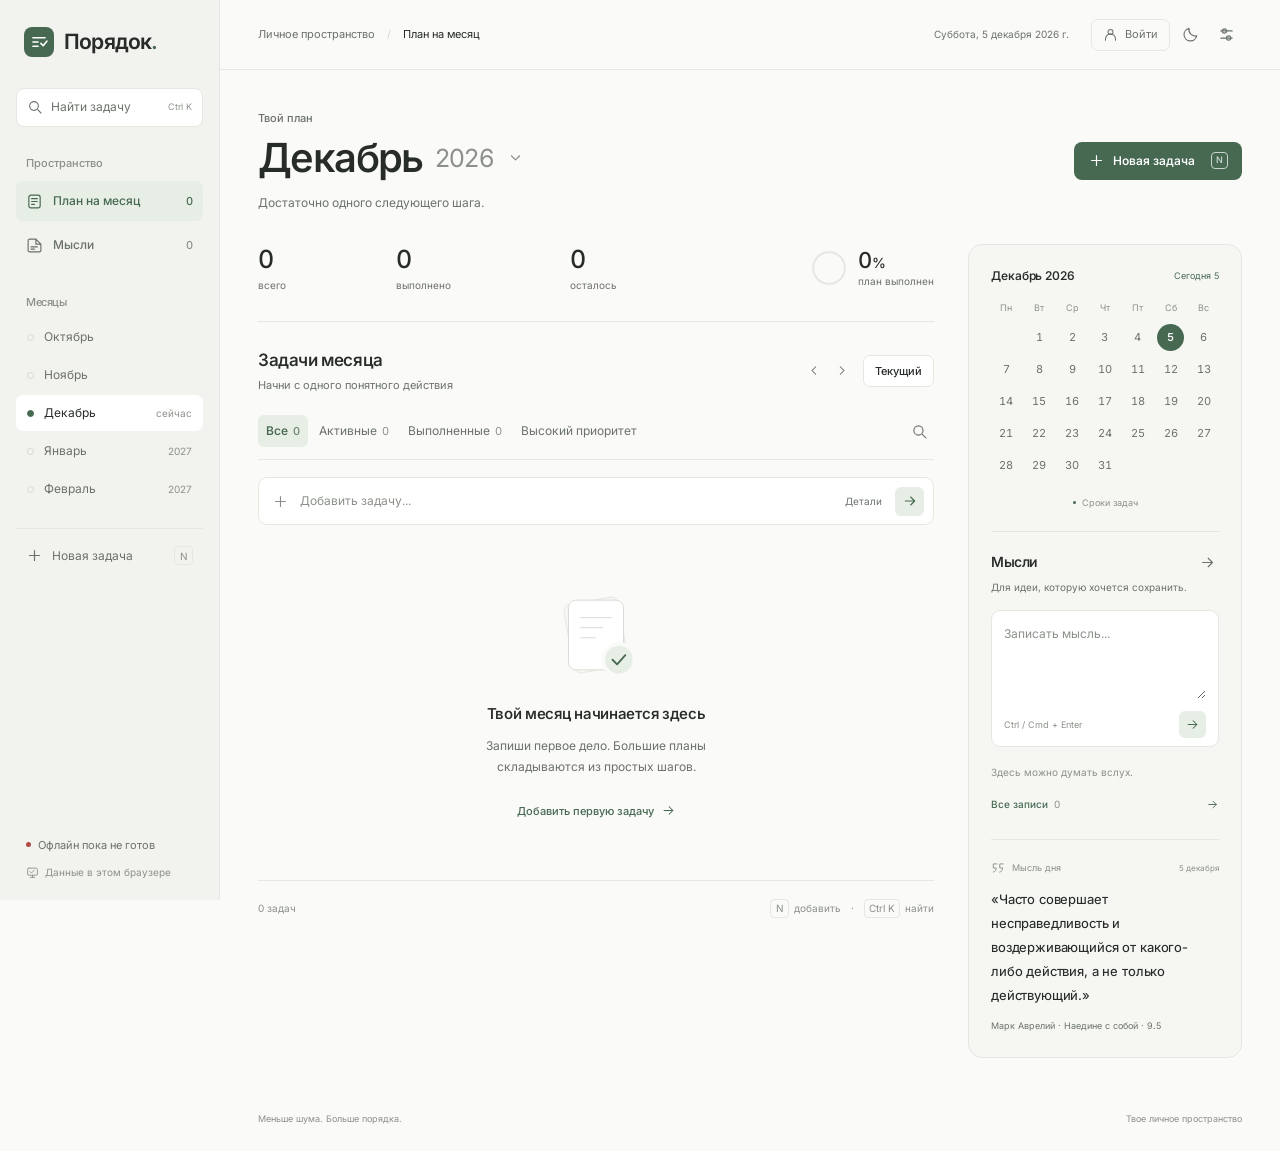
==== commit 77c43da0: "Connect existing Supabase Auth and offline-first task sync with conflict protection" ====
--- a/index.html
+++ b/index.html
@@ -46,6 +46,7 @@
     <symbol id="i-quote" viewBox="0 0 24 24"><path d="M10 5H4v7h5c0 4-2 6-5 7M21 5h-6v7h5c0 4-2 6-5 7"/></symbol>
     <symbol id="i-offline" viewBox="0 0 24 24"><rect x="3" y="4" width="18" height="13" rx="2"/><path d="M8 21h8m-4-4v4m-5-11 3 3 5-5"/></symbol>
     <symbol id="i-flag" viewBox="0 0 24 24"><path d="M5 21V4m0 0c6-4 8 4 14 0v9c-6 4-8-4-14 0"/></symbol>
+    <symbol id="i-user" viewBox="0 0 24 24"><circle cx="12" cy="8" r="4"/><path d="M4 21v-2a8 8 0 0 1 16 0v2"/></symbol>
   </svg>
 
   <div class="app-shell">
@@ -68,7 +69,7 @@
     <main id="main" tabindex="-1">
       <header class="topbar">
         <div class="breadcrumbs"><span class="mobile-brand">Порядок.</span><span class="desktop-breadcrumb">Личное пространство</span><span class="breadcrumb-divider" aria-hidden="true">/</span><span id="viewLabel">План на месяц</span></div>
-        <div class="topbar-right"><p class="today"><time id="todayDate">Сегодня</time></p><div class="top-actions"><button type="button" class="icon-button" id="themeToggle" aria-label="Включить темную тему" title="Сменить тему"><svg class="icon"><use href="#i-moon"/></svg></button><button type="button" class="icon-button" id="openSettings" aria-label="Открыть настройки и резервные копии" title="Настройки"><svg class="icon"><use href="#i-settings"/></svg></button></div></div>
+        <div class="topbar-right"><p class="today"><time id="todayDate">Сегодня</time></p><div class="top-actions"><button type="button" class="account-button" id="openAccount" aria-label="Войти для синхронизации задач"><svg class="icon"><use href="#i-user"/></svg><span id="cloudLabel">Войти</span></button><button type="button" class="icon-button" id="themeToggle" aria-label="Включить темную тему" title="Сменить тему"><svg class="icon"><use href="#i-moon"/></svg></button><button type="button" class="icon-button" id="openSettings" aria-label="Открыть настройки и резервные копии" title="Настройки"><svg class="icon"><use href="#i-settings"/></svg></button></div></div>
       </header>
       <div class="content-wrap">
         <div id="storageBanner" class="storage-banner" role="alert" hidden><p id="storageMessage"></p><button type="button" id="downloadRecovery" class="text-button" hidden>Скачать исходные данные</button></div>
@@ -117,8 +118,15 @@
   <dialog id="noteDialog" class="modal" aria-labelledby="noteDialogTitle"><form id="noteForm"><div class="modal-heading"><div><p class="eyebrow">ЛИЧНЫЙ БЛОКНОТ</p><h2 id="noteDialogTitle">Редактировать мысль</h2></div><button type="button" class="icon-button" data-close-dialog aria-label="Закрыть форму мысли"><svg class="icon"><use href="#i-close"/></svg></button></div><input id="noteId" type="hidden"><label for="noteText">Текст</label><textarea id="noteText" rows="9" maxlength="100000" required autofocus></textarea><p id="noteFormError" class="form-error" role="alert" hidden></p><div class="modal-footer"><button type="button" class="quiet-button" data-close-dialog>Отмена</button><button type="submit" class="primary-button">Сохранить</button></div></form></dialog>
   <dialog id="confirmDialog" class="modal compact-modal" aria-labelledby="confirmTitle" aria-describedby="confirmText"><div class="modal-heading"><h2 id="confirmTitle">Удалить запись?</h2><button type="button" class="icon-button" data-close-dialog aria-label="Закрыть подтверждение"><svg class="icon"><use href="#i-close"/></svg></button></div><p id="confirmText"></p><div class="modal-footer"><button type="button" class="quiet-button" data-close-dialog autofocus>Отмена</button><button type="button" class="danger-button" id="confirmAction">Удалить</button></div></dialog>
   <dialog id="monthDialog" class="modal compact-modal" aria-labelledby="monthDialogTitle"><form id="monthForm"><div class="modal-heading"><h2 id="monthDialogTitle">Выбрать месяц</h2><button type="button" class="icon-button" data-close-dialog aria-label="Закрыть выбор месяца"><svg class="icon"><use href="#i-close"/></svg></button></div><label for="monthInput">Месяц и год</label><input type="month" id="monthInput" min="0001-01" max="9999-12" required autofocus><div class="modal-footer"><button type="button" class="quiet-button" data-close-dialog>Отмена</button><button type="submit" class="primary-button">Перейти</button></div></form></dialog>
-  <dialog id="settingsDialog" class="modal" aria-labelledby="settingsTitle"><div class="modal-heading"><div><p class="eyebrow">ТВОЕ ПРОСТРАНСТВО</p><h2 id="settingsTitle">Настройки</h2></div><button type="button" class="icon-button" data-close-dialog aria-label="Закрыть настройки"><svg class="icon"><use href="#i-close"/></svg></button></div><fieldset class="theme-options"><legend>Оформление</legend><label><input type="radio" name="theme" value="light"> Светлое</label><label><input type="radio" name="theme" value="dark"> Темное</label><label><input type="radio" name="theme" value="system"> Как в системе</label></fieldset><section class="backup-settings" aria-labelledby="backupTitle"><h3 id="backupTitle">Резервная копия</h3><p>Задачи и мысли хранятся в этом браузере. Скачай копию перед очисткой данных или для переноса на другой компьютер.</p><button type="button" class="quiet-button" id="exportData"><svg class="icon"><use href="#i-download"/></svg>Скачать копию</button><label class="quiet-button import-label" for="importData"><svg class="icon"><use href="#i-upload"/></svg>Восстановить из файла</label><input id="importData" type="file" accept="application/json,.json"><button type="button" class="text-button" id="exportPrevious" hidden>Скачать сохранение до восстановления</button><p class="field-hint">Восстановление заменит текущий план после подтверждения.</p><p id="importError" class="form-error" role="alert" hidden></p></section><section class="offline-settings" aria-labelledby="offlineTitle"><h3 id="offlineTitle">Работа без интернета</h3><p id="offlineDetail">Сохраняем приложение для офлайн-запуска...</p><button type="button" class="quiet-button" id="installApp" hidden><svg class="icon"><use href="#i-download"/></svg>Установить приложение</button></section><div class="settings-about"><span class="small-label">Порядок · Версия 1.1</span><p>Задачи и мысли остаются на твоем устройстве.</p></div></dialog>
+  <dialog id="settingsDialog" class="modal" aria-labelledby="settingsTitle"><div class="modal-heading"><div><p class="eyebrow">ТВОЕ ПРОСТРАНСТВО</p><h2 id="settingsTitle">Настройки</h2></div><button type="button" class="icon-button" data-close-dialog aria-label="Закрыть настройки"><svg class="icon"><use href="#i-close"/></svg></button></div><fieldset class="theme-options"><legend>Оформление</legend><label><input type="radio" name="theme" value="light"> Светлое</label><label><input type="radio" name="theme" value="dark"> Темное</label><label><input type="radio" name="theme" value="system"> Как в системе</label></fieldset><section class="backup-settings" aria-labelledby="backupTitle"><h3 id="backupTitle">Резервная копия</h3><p>Задачи и мысли хранятся в этом браузере. Скачай копию перед очисткой данных или для переноса на другой компьютер.</p><button type="button" class="quiet-button" id="exportData"><svg class="icon"><use href="#i-download"/></svg>Скачать копию</button><label class="quiet-button import-label" for="importData"><svg class="icon"><use href="#i-upload"/></svg>Восстановить из файла</label><input id="importData" type="file" accept="application/json,.json"><button type="button" class="text-button" id="exportPrevious" hidden>Скачать сохранение до восстановления</button><p class="field-hint">Восстановление заменит текущий план. При входе изменения также отправятся в аккаунт.</p><p id="importError" class="form-error" role="alert" hidden></p></section><section class="offline-settings" aria-labelledby="offlineTitle"><h3 id="offlineTitle">Работа без интернета</h3><p id="offlineDetail">Сохраняем приложение для офлайн-запуска...</p><button type="button" class="quiet-button" id="installApp" hidden><svg class="icon"><use href="#i-download"/></svg>Установить приложение</button></section><div class="settings-about"><span class="small-label">Порядок · Версия 1.2</span><p>Задачи сохраняются локально и синхронизируются после входа. Мысли остаются на устройстве.</p></div></dialog>
   <div id="toast" class="toast" role="status" aria-live="polite" hidden></div>
+  <dialog id="accountDialog" class="modal account-modal" aria-labelledby="accountTitle">
+    <div class="modal-heading"><div><p class="eyebrow">ТВОЕ ПРОСТРАНСТВО</p><h2 id="accountTitle">Один план. Везде.</h2></div><button type="button" class="icon-button" data-close-dialog aria-label="Закрыть аккаунт"><svg class="icon"><use href="#i-close"/></svg></button></div>
+    <p class="account-intro">Задачи синхронизируются между твоими устройствами. Локальные записи сохранятся и будут доступны без интернета.</p>
+    <p id="accountUnavailable" class="field-hint" hidden></p>
+    <form id="accountForm"><label for="accountEmail">Почта</label><input id="accountEmail" type="email" autocomplete="username" required placeholder="Почта твоего аккаунта"><label for="accountPassword">Пароль</label><input id="accountPassword" type="password" autocomplete="current-password" required><p class="field-hint">Вход в уже созданный аккаунт. При первом входе задачи на этом устройстве объединятся с задачами аккаунта.</p><p id="accountError" class="form-error" role="alert" hidden></p><div class="modal-footer"><button type="button" class="quiet-button" data-close-dialog>Пока локально</button><button type="submit" id="accountSubmit" class="primary-button">Войти в свой план <svg class="icon"><use href="#i-arrow"/></svg></button></div></form>
+    <section id="accountSignedIn" hidden><div class="account-identity"><span class="account-avatar"><svg class="icon"><use href="#i-user"/></svg></span><div><span class="small-label">Твой аккаунт</span><p id="accountEmailLabel"></p></div></div><p id="cloudDetail" class="cloud-detail" role="status"></p><p class="field-hint">Изменения отправляются после возвращения сети. При конфликте сохраняются обе версии. Мысли и оформление остаются в этом браузере.</p><div class="modal-footer"><button type="button" id="signOut" class="quiet-button">Выйти на этом устройстве</button><button type="button" id="syncNow" class="primary-button">Синхронизировать</button></div></section>
+  </dialog>
   <noscript><div class="noscript-message">Для работы планировщика включи JavaScript в браузере.</div></noscript>
 </body>
 </html>
--- a/styles.css
+++ b/styles.css
@@ -114,10 +114,10 @@
 .month-arrows .icon { width:15px; height:15px; }
 .task-toolbar { display:flex; align-items:center; justify-content:space-between; gap:7px; padding-bottom:12px; border-bottom:1px solid var(--line); margin-bottom:17px; }
 .filters { display:flex; align-items:center; flex-wrap:wrap; gap:3px; min-width:0; }
-.filters button { display:inline-flex; align-items:center; gap:5px; min-height:30px; padding:6px 8px; border-radius:6px; background:transparent; color:var(--muted); font-size:10px; white-space:nowrap; }
+.filters button { display:inline-flex; align-items:center; gap:5px; min-height:32px; padding:6px 8px; border-radius:6px; background:transparent; color:var(--muted); font-size:12px; white-space:nowrap; }
 .filters button:hover { color:var(--text); background:var(--hover); }
 .filters button[aria-pressed="true"] { background:var(--accent-soft); color:var(--accent); font-weight:550; }
-.filters button>span { color:var(--faint); font-size:9px; font-variant-numeric:tabular-nums; }
+.filters button>span { color:var(--faint); font-size:11px; font-variant-numeric:tabular-nums; }
 .filters button[aria-pressed="true"]>span { color:var(--accent); opacity:.75; }
 .search-toggle { width:30px; height:30px; }
 .search-box { display:flex; gap:9px; align-items:center; border:1px solid var(--line); border-radius:8px; padding:2px 10px; background:var(--surface); }
@@ -153,9 +153,9 @@
 .is-done .task-check { background:var(--accent); color:var(--on-accent); border-color:var(--accent); }
 .is-overdue .task-check { border-color:var(--danger); }
 .task-content { flex:1; min-width:0; display:block; padding:0; text-align:left; background:transparent; border-radius:3px; }
-.task-title { display:block; font-size:13px; font-weight:480; line-height:1.65; white-space:pre-wrap; overflow-wrap:anywhere; }
-.task-description { display:-webkit-box; -webkit-line-clamp:2; -webkit-box-orient:vertical; overflow:hidden; color:var(--muted); font-size:11px; line-height:1.7; margin-top:4px; white-space:pre-wrap; overflow-wrap:anywhere; }
-.task-meta { display:flex; align-items:center; gap:10px; flex-wrap:wrap; color:var(--muted); font-size:10px; margin-top:7px; }
+.task-title { display:block; font-size:14px; font-weight:480; line-height:1.6; white-space:pre-wrap; overflow-wrap:anywhere; }
+.task-description { display:-webkit-box; -webkit-line-clamp:2; -webkit-box-orient:vertical; overflow:hidden; color:var(--muted); font-size:12px; line-height:1.7; margin-top:4px; white-space:pre-wrap; overflow-wrap:anywhere; }
+.task-meta { display:flex; align-items:center; gap:10px; flex-wrap:wrap; color:var(--muted); font-size:11px; margin-top:7px; }
 .task-meta .icon { width:12px; height:12px; }
 .priority-label,.deadline-label { display:inline-flex; align-items:center; gap:4px; }
 .priority-mark { display:none; }
@@ -203,7 +203,7 @@
 .thoughts-intro { font-size:10px; color:var(--muted); line-height:1.6; margin-bottom:15px; }
 .note-composer { border:1px solid var(--line); border-radius:9px; padding:12px 12px 8px; background:var(--surface); }
 .note-composer:focus-within { border-color:var(--accent); }
-.note-composer textarea { width:100%; padding:0; border:0; background:none; font-size:11px; line-height:1.8; min-height:76px; resize:vertical; }
+.note-composer textarea { width:100%; padding:0; border:0; background:none; font-size:12px; line-height:1.8; min-height:76px; resize:vertical; }
 .note-composer textarea:focus-visible { outline:0; }
 .composer-footer { display:flex; align-items:center; justify-content:space-between; gap:10px; margin-top:7px; }
 .composer-footer>span { color:var(--faint); font-size:9px; }
@@ -212,7 +212,7 @@
 .note-save:hover { background:var(--accent); color:var(--on-accent); }
 .notes-empty-hint { font-size:10px; color:var(--faint); padding-top:18px; }
 .preview-note { padding:14px 0; border-bottom:1px solid var(--line); }
-.preview-note button { display:block; width:100%; padding:0; text-align:left; background:none; font-size:11px; line-height:1.8; overflow-wrap:anywhere; white-space:pre-wrap; }
+.preview-note button { display:block; width:100%; padding:0; text-align:left; background:none; font-size:12px; line-height:1.8; overflow-wrap:anywhere; white-space:pre-wrap; }
 .preview-note time { display:block; font-size:9px; color:var(--faint); margin-bottom:5px; }
 .all-thoughts { display:flex; width:100%; margin-top:9px; gap:6px; font-size:10px; }
 .all-thoughts>span { color:var(--faint); font-weight:400; }
@@ -295,4 +295,18 @@
 @media (max-width:999px) { .app-shell { grid-template-columns:190px minmax(0,1fr); } .workspace-grid { grid-template-columns:minmax(0,1fr); gap:32px; } .right-rail { display:grid; grid-template-columns:1fr 1.25fr; gap:24px; padding:23px; } .thoughts-preview { border-top:0; padding-top:0; margin-top:0; border-left:1px solid var(--line); padding-left:24px; } .daily-quote { grid-column:1/-1; margin-top:0; padding-top:18px; } .mini-calendar { align-self:start; max-width:230px; } .calendar-grid { gap:4px; } .quote-source { font-size:10px; } blockquote { font-size:14px; } .month-stats { grid-template-columns:1fr 1fr 1fr 1.6fr; } .progress-ring { display:block; } .stat-progress { gap:10px; } .filters button { padding:6px 9px; font-size:11px; } .filters button>span { display:inline; } .section-subtitle { max-width:none; font-size:11px; } .topbar .today { display:none; } h1 { font-size:37px; } .page-heading { gap:12px; } .page-heading .primary-button kbd { display:none; } .calendar-day { height:29px; max-width:29px; } .right-rail .thoughts-intro { font-size:11px; } }
 @media (max-width:767px) { .app-shell { display:block; } .sidebar { position:fixed; top:auto; left:0; right:0; bottom:0; height:auto; min-height:0; z-index:10; border-right:0; border-top:1px solid var(--line); background:var(--surface); padding:8px max(18px,env(safe-area-inset-right)) calc(8px + env(safe-area-inset-bottom)); display:block; } .sidebar>*:not(.primary-nav) { display:none; } .primary-nav { flex-direction:row; gap:8px; max-width:460px; margin:0 auto; } .nav-item { width:50%; justify-content:center; font-size:12px; min-height:44px; } .nav-item .icon { width:18px; height:18px; } .nav-count { margin-left:3px; } .topbar { height:65px; padding:0 22px; } .mobile-brand { display:inline; color:var(--text); font-size:20px; font-weight:600; letter-spacing:-.7px; } #viewLabel { display:none; } .topbar-right { gap:12px; } .topbar .today { display:block; font-size:9px; } .icon-button { width:44px; height:44px; } .top-actions { gap:0; } .top-actions .icon { width:19px; height:19px; } .content-wrap { padding:29px 22px 96px; } .page-heading { align-items:flex-end; margin-bottom:29px; } h1 { font-size:36px; } .heading-year { font-size:24px; } .month-title { gap:9px; } .eyebrow { font-size:11px; } .page-subtitle { font-size:12px; margin-top:10px; } .primary-button { min-height:44px; padding:10px 13px; font-size:12px; } .month-stats { padding-bottom:23px; margin-bottom:24px; } .stat-number { font-size:26px; } .stat-label { font-size:11px; } .stat-progress .stat-number { font-size:24px; } .section-heading { align-items:center; margin-bottom:21px; } h2 { font-size:17px; } .section-subtitle { font-size:11px; } .month-arrows .icon-button { width:44px; height:44px; } .month-arrows .icon { width:18px; height:18px; } .month-actions { gap:7px; } .month-actions .quiet-button { min-height:44px; font-size:11px; padding:8px 11px; } .task-toolbar { align-items:flex-start; gap:6px; } .filters button { min-height:44px; padding:8px 10px; font-size:11px; } .search-toggle { width:44px; height:44px; } .quick-task { min-height:56px; padding:6px 7px 6px 13px; gap:10px; } .quick-task input { font-size:16px; } .quick-submit,.note-save { width:44px; height:44px; } .quick-submit .icon,.note-save .icon { width:18px; height:18px; } .quick-details { font-size:11px; padding:12px 3px; } .task-list { margin-top:20px; } .task-group { padding-left:0; padding-right:0; } .task-group h3 { font-size:12px; } .task-row { padding:17px 0; gap:12px; } .task-row::after { left:32px; right:0; } .task-title { font-size:15px; line-height:1.55; } .task-description { font-size:12px; margin-top:5px; } .task-check { width:20px; height:20px; margin-top:2px; } .task-meta { font-size:11px; gap:10px; margin-top:8px; } .task-actions { margin:-9px -7px 0 0; } .task-actions .icon-button { width:38px; height:44px; } .task-actions .icon { width:16px; height:16px; } .task-actions .icon-button:first-child { display:none; } .empty-state { padding:35px 16px 37px; } .empty-state h3 { font-size:17px; } .empty-state p { font-size:13px; } .text-button { min-height:44px; font-size:12px; } .list-footer { font-size:11px; } .keyboard-hint { display:none; } .right-rail { margin-top:4px; padding:24px; } .thoughts-preview h2 { font-size:16px; } .thoughts-preview .icon-button { width:44px; height:44px; } .thoughts-intro { font-size:12px !important; } .note-composer textarea { font-size:16px; min-height:95px; } .composer-footer>span { font-size:9px; } .notes-empty-hint { font-size:11px; } .preview-note button { font-size:13px; } .preview-note time { font-size:10px; } .all-thoughts { font-size:12px; } .calendar-heading h2 { font-size:13px; } .calendar-today-label { font-size:10px; } .calendar-grid { font-size:12px; } .calendar-weekdays { font-size:10px; } .calendar-day { height:31px; max-width:31px; } .calendar-caption { font-size:10px; } .quote-eyebrow { font-size:10px; } #quoteDate { font-size:10px; } blockquote { font-size:15px; line-height:1.8; } .quote-source { font-size:11px; } .app-footer { font-size:10px; margin-top:25px; padding-top:18px; } .search-box input { font-size:16px; } .notes-layout { max-width:none; } .full-note-composer textarea { font-size:16px; } .full-note-composer .composer-footer>span { font-size:10px; } .note-body { font-size:15px; } .note-entry .task-actions .icon-button:first-child { display:inline-flex; } .note-entry .task-actions .icon-button { width:44px; height:44px; } .note-dates { font-size:11px; } .note-entry-footer .text-button { font-size:12px; } .modal { padding:24px; max-height:calc(100dvh - 24px); border-radius:14px; } .modal .icon-button { width:44px; height:44px; } .modal-heading h2 { font-size:22px; } .modal label { font-size:12px; } .modal input:not([type="radio"]):not([type="hidden"]):not([type="file"]),.modal textarea,.modal select { font-size:16px; min-height:46px; } .modal #taskTitle { font-size:19px; } .modal-footer button { min-height:44px; } .theme-options label { min-height:44px; } .backup-settings .quiet-button { min-height:44px; } .toast { bottom:calc(82px + env(safe-area-inset-bottom)); font-size:12px; } }
 @media (max-width:559px) { .topbar { height:61px; padding:0 19px; } .topbar .today { display:none; } .content-wrap { padding:27px 19px 92px; } h1 { font-size:33px; letter-spacing:-1.3px; } .heading-year { font-size:21px; } .month-title { gap:8px; } .month-title>.icon { width:16px; height:16px; } .page-heading { flex-wrap:wrap; align-items:center; gap:19px; margin-bottom:24px; } .month-heading { width:100%; } .page-heading>.primary-button { margin-left:auto; font-size:12px; } #planView>.page-heading { display:grid; grid-template-columns:1fr; gap:0; position:relative; } #planView>.page-heading>.primary-button { position:absolute; right:0; top:0; width:40px; height:40px; min-height:40px; padding:0; border-radius:10px; } #planView>.page-heading>.primary-button>span { display:none; } #planView>.page-heading>.primary-button>.icon { width:21px; height:21px; } .month-stats { grid-template-columns:1fr 1.05fr 1.1fr 1.2fr; gap:8px; padding-bottom:24px; } .stat-number { font-size:24px; } .stat-label { font-size:10px; } .stat-progress { justify-content:flex-end; } .progress-ring { display:none; } .stat-progress .stat-number { font-size:24px; } .section-heading { align-items:flex-start; gap:8px; } .section-subtitle { font-size:10px; max-width:170px; line-height:1.7; } .month-actions { gap:0; margin-top:-7px; } .month-arrows .icon-button { width:35px; min-width:35px; } .month-actions .quiet-button { padding:8px 7px; font-size:10px; background:none; border:0; } .filters { flex:1; gap:1px; } .filters button { padding:7px 8px; font-size:11px; } .filters button>span { display:none; } .search-toggle { margin-left:0; } .task-toolbar { align-items:center; flex-wrap:wrap; } .filters button[data-filter="high"] { font-size:10px; } .quick-details { display:none; } .quick-task { padding-left:12px; } .task-actions { margin-right:-7px; } .task-row { gap:11px; } .task-meta { gap:8px; font-size:10px; } .task-group { margin-top:14px; } .list-footer { margin-top:10px; } .right-rail { display:block; padding:21px; border-radius:12px; } .mini-calendar { max-width:none; } .calendar-heading { margin-bottom:19px; } .calendar-grid { gap:6px; } .calendar-day { height:33px; max-width:33px; } .thoughts-preview { border-left:0; padding-left:0; border-top:1px solid var(--line); margin-top:22px; padding-top:15px; } .thoughts-preview .section-heading { align-items:center; margin-bottom:2px; } .note-composer { padding:13px 14px 10px; } .notes-empty-hint { padding-top:15px; } .daily-quote { margin-top:18px; padding-top:21px; } .quote-source { max-width:100%; } .app-footer>span:last-child { display:none; } .notes-list-heading { flex-direction:column; align-items:stretch; gap:16px; } .notes-list-heading .search-box { width:100%; } .full-note-composer { padding:19px; } .full-note-composer .composer-footer { flex-wrap:wrap; gap:12px; } .full-note-composer .composer-footer>span { font-size:9px; } .note-entry-header { align-items:flex-start; } .note-dates { max-width:calc(100% - 88px); font-size:10px; } .note-entry .task-actions { margin-top:-8px; } .modal { padding:22px 20px; } .modal-heading { margin-bottom:19px; } .form-grid { grid-template-columns:1fr; gap:0; } .theme-options { gap:6px; } .theme-options label { padding:10px 9px; font-size:10px; } .modal-footer { gap:8px; } .update-notice { font-size:11px; } }
+.account-button { display:inline-flex; align-items:center; justify-content:center; gap:7px; min-height:32px; padding:6px 11px; background:transparent; border:1px solid var(--line); border-radius:7px; font-size:11px; color:var(--muted); }
+.account-button .icon { width:15px; height:15px; }
+.account-button:hover { background:var(--hover); color:var(--text); }
+.account-button.is-connected { color:var(--accent); }
+.account-modal { max-width:460px; }
+.account-intro { color:var(--muted); font-size:13px; line-height:1.8; }
+.account-identity { display:flex; align-items:center; gap:13px; margin:25px 0 20px; min-width:0; }
+.account-identity>div { min-width:0; }
+.account-identity p { font-size:14px; font-weight:500; overflow-wrap:anywhere; margin-top:3px; }
+.account-avatar { display:flex; align-items:center; justify-content:center; width:44px; height:44px; flex-shrink:0; border-radius:13px; color:var(--accent); background:var(--accent-soft); }
+.cloud-detail { font-size:13px; line-height:1.8; background:var(--rail); border:1px solid var(--line); padding:13px 15px; border-radius:9px; }
+.cloud-detail.is-error { color:var(--danger); }
+@media (max-width:767px) { .account-button { width:44px; height:44px; min-height:44px; padding:0; border:0; } .account-button .icon { width:19px; height:19px; } .account-button>span { display:none; } .topbar .today { display:none; } }
+@media (max-width:559px) { #planView>.page-heading>.primary-button { width:44px; height:44px; min-height:44px; } }
 @media (prefers-reduced-motion:reduce) { *,*::before,*::after { animation:none !important; transition:none !important; scroll-behavior:auto !important; } }
